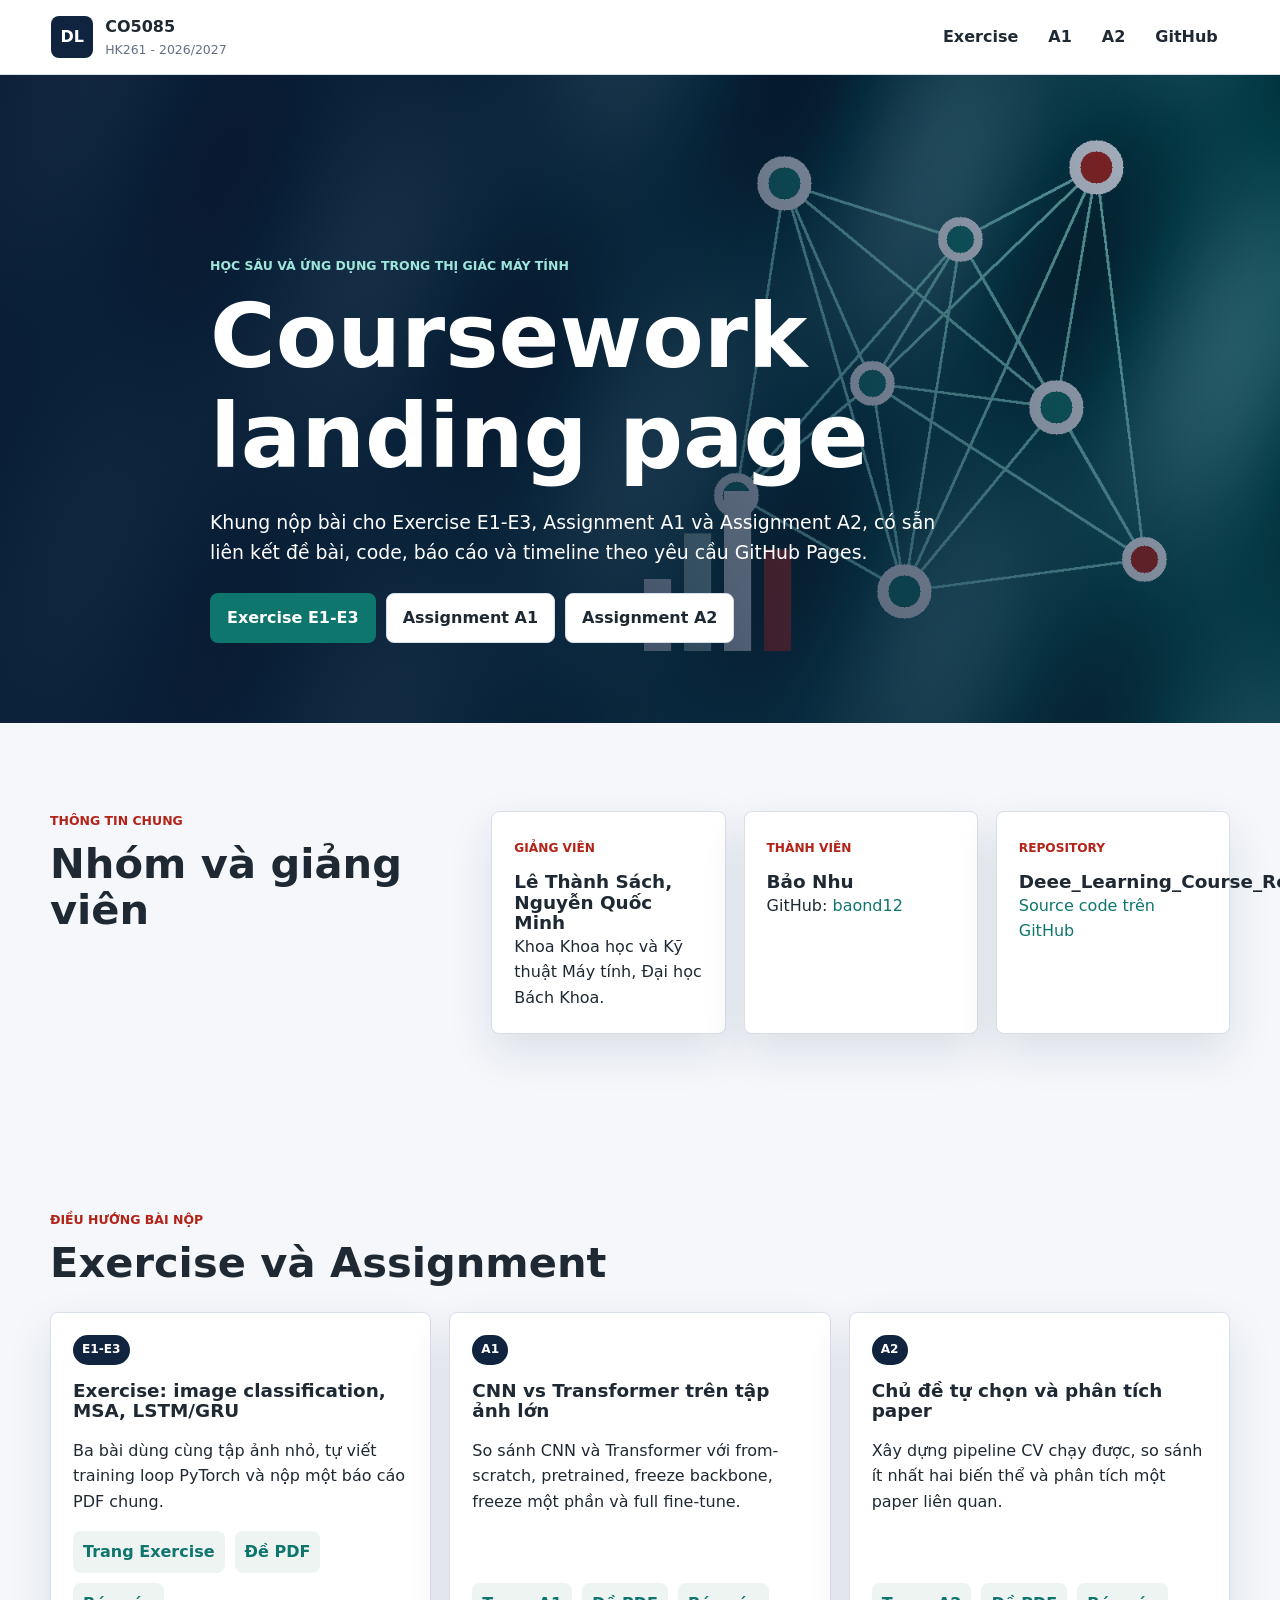
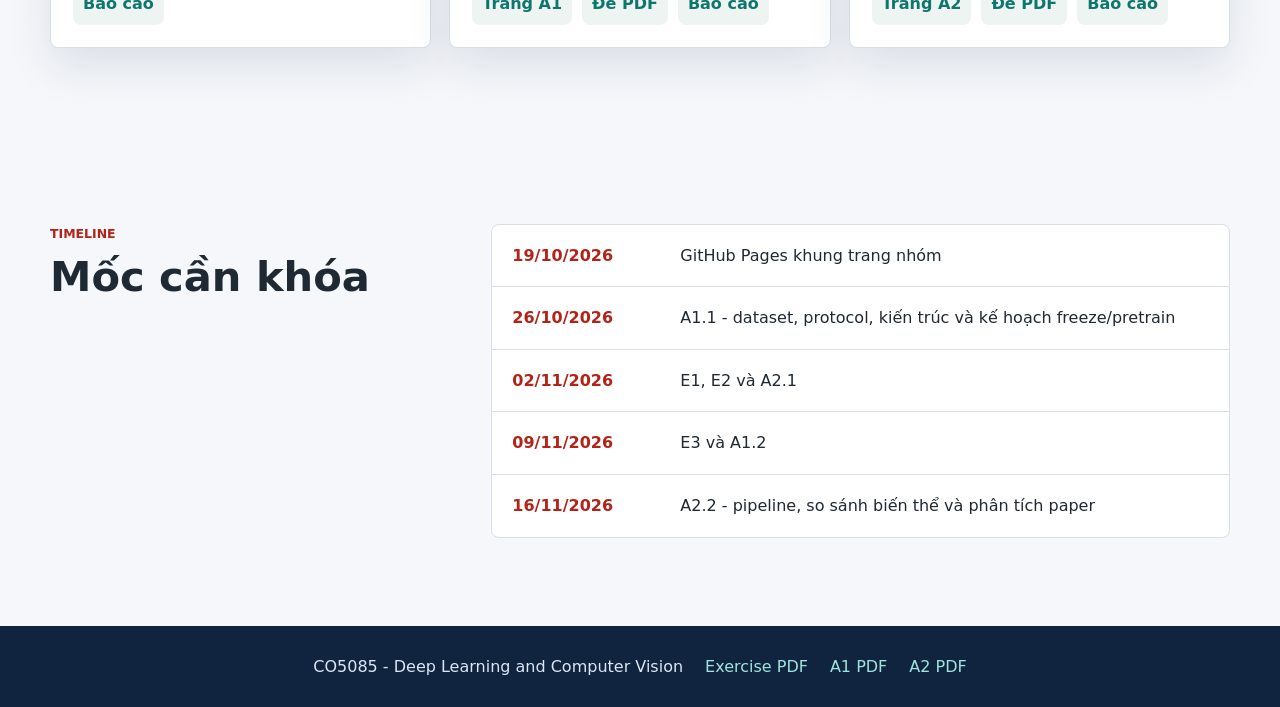
==== index.html @ 10798b80 "Create coursework landing page" ====
<!doctype html>
<html lang="vi">
  <head>
    <meta charset="utf-8" />
    <meta name="viewport" content="width=device-width, initial-scale=1" />
    <title>CO5085 - Deep Learning Coursework</title>
    <meta
      name="description"
      content="Landing page nhóm cho môn Học sâu và ứng dụng trong thị giác máy tính - CO5085."
    />
    <link rel="stylesheet" href="assets/css/styles.css" />
  </head>
  <body>
    <header class="site-header">
      <a class="brand" href="index.html" aria-label="Trang chủ CO5085">
        <span class="brand-mark">DL</span>
        <span>
          <strong>CO5085</strong>
          <small>HK261 - 2026/2027</small>
        </span>
      </a>
      <nav class="nav-links" aria-label="Điều hướng chính">
        <a href="pages/exercises.html">Exercise</a>
        <a href="pages/assignment1.html">A1</a>
        <a href="pages/assignment2.html">A2</a>
        <a href="https://github.com/baond12" target="_blank" rel="noreferrer">GitHub</a>
      </nav>
    </header>

    <main>
      <section class="hero hero-home" aria-labelledby="page-title">
        <div class="hero-shade"></div>
        <div class="hero-content">
          <p class="eyebrow">Học sâu và ứng dụng trong thị giác máy tính</p>
          <h1 id="page-title">Coursework landing page</h1>
          <p class="hero-copy">
            Khung nộp bài cho Exercise E1-E3, Assignment A1 và Assignment A2, có sẵn
            liên kết đề bài, code, báo cáo và timeline theo yêu cầu GitHub Pages.
          </p>
          <div class="hero-actions">
            <a class="button button-primary" href="pages/exercises.html">Exercise E1-E3</a>
            <a class="button button-secondary" href="pages/assignment1.html">Assignment A1</a>
            <a class="button button-secondary" href="pages/assignment2.html">Assignment A2</a>
          </div>
        </div>
      </section>

      <section class="section two-column">
        <div>
          <p class="section-kicker">Thông tin chung</p>
          <h2>Nhóm và giảng viên</h2>
        </div>
        <div class="info-grid">
          <article class="info-card">
            <span class="card-label">Giảng viên</span>
            <h3>Lê Thành Sách, Nguyễn Quốc Minh</h3>
            <p>Khoa Khoa học và Kỹ thuật Máy tính, Đại học Bách Khoa.</p>
          </article>
          <article class="info-card">
            <span class="card-label">Thành viên</span>
            <h3>Bảo Nhu</h3>
            <p>
              GitHub:
              <a href="https://github.com/baond12" target="_blank" rel="noreferrer">baond12</a>
            </p>
          </article>
          <article class="info-card">
            <span class="card-label">Repository</span>
            <h3>Deee_Learning_Course_Repo</h3>
            <p>
              <a
                href="https://github.com/baond12/Deee_Learning_Course_Repo"
                target="_blank"
                rel="noreferrer"
                >Source code trên GitHub</a
              >
            </p>
          </article>
        </div>
      </section>

      <section class="section">
        <div class="section-heading">
          <p class="section-kicker">Điều hướng bài nộp</p>
          <h2>Exercise và Assignment</h2>
        </div>
        <div class="submission-grid">
          <article class="submission-card">
            <span class="status-pill">E1-E3</span>
            <h3>Exercise: image classification, MSA, LSTM/GRU</h3>
            <p>
              Ba bài dùng cùng tập ảnh nhỏ, tự viết training loop PyTorch và nộp một báo
              cáo PDF chung.
            </p>
            <div class="card-actions">
              <a href="pages/exercises.html">Trang Exercise</a>
              <a href="Exercise/exercise-vne.pdf">Đề PDF</a>
              <a
                href="https://github.com/baond12/Deee_Learning_Course_Repo/blob/main/reports/exercises.pdf"
                target="_blank"
                rel="noreferrer"
                >Báo cáo</a
              >
            </div>
          </article>

          <article class="submission-card">
            <span class="status-pill">A1</span>
            <h3>CNN vs Transformer trên tập ảnh lớn</h3>
            <p>
              So sánh CNN và Transformer với from-scratch, pretrained, freeze backbone,
              freeze một phần và full fine-tune.
            </p>
            <div class="card-actions">
              <a href="pages/assignment1.html">Trang A1</a>
              <a href="Exercise/assignment1-vne.pdf">Đề PDF</a>
              <a
                href="https://github.com/baond12/Deee_Learning_Course_Repo/blob/main/reports/assignment1.pdf"
                target="_blank"
                rel="noreferrer"
                >Báo cáo</a
              >
            </div>
          </article>

          <article class="submission-card">
            <span class="status-pill">A2</span>
            <h3>Chủ đề tự chọn và phân tích paper</h3>
            <p>
              Xây dựng pipeline CV chạy được, so sánh ít nhất hai biến thể và phân tích
              một paper liên quan.
            </p>
            <div class="card-actions">
              <a href="pages/assignment2.html">Trang A2</a>
              <a href="Exercise/assignment2-vne.pdf">Đề PDF</a>
              <a
                href="https://github.com/baond12/Deee_Learning_Course_Repo/blob/main/reports/assignment2.pdf"
                target="_blank"
                rel="noreferrer"
                >Báo cáo</a
              >
            </div>
          </article>
        </div>
      </section>

      <section class="section two-column">
        <div>
          <p class="section-kicker">Timeline</p>
          <h2>Mốc cần khóa</h2>
        </div>
        <div class="timeline">
          <div class="timeline-row">
            <time datetime="2026-10-19">19/10/2026</time>
            <span>GitHub Pages khung trang nhóm</span>
          </div>
          <div class="timeline-row">
            <time datetime="2026-10-26">26/10/2026</time>
            <span>A1.1 - dataset, protocol, kiến trúc và kế hoạch freeze/pretrain</span>
          </div>
          <div class="timeline-row">
            <time datetime="2026-11-02">02/11/2026</time>
            <span>E1, E2 và A2.1</span>
          </div>
          <div class="timeline-row">
            <time datetime="2026-11-09">09/11/2026</time>
            <span>E3 và A1.2</span>
          </div>
          <div class="timeline-row">
            <time datetime="2026-11-16">16/11/2026</time>
            <span>A2.2 - pipeline, so sánh biến thể và phân tích paper</span>
          </div>
        </div>
      </section>
    </main>

    <footer class="site-footer">
      <span>CO5085 - Deep Learning and Computer Vision</span>
      <a href="Exercise/exercise-vne.pdf">Exercise PDF</a>
      <a href="Exercise/assignment1-vne.pdf">A1 PDF</a>
      <a href="Exercise/assignment2-vne.pdf">A2 PDF</a>
    </footer>
  </body>
</html>
---- assets/css/styles.css ----
:root {
  --ink: #1f2933;
  --muted: #667085;
  --line: #d7dee8;
  --paper: #ffffff;
  --surface: #f5f7fb;
  --deep: #10233f;
  --teal: #0f766e;
  --red: #b42318;
  --amber: #b7791f;
  --blue: #1d4ed8;
  --shadow: 0 18px 45px rgba(16, 35, 63, 0.11);
}

* {
  box-sizing: border-box;
}

body {
  margin: 0;
  color: var(--ink);
  background: var(--surface);
  font-family: Inter, ui-sans-serif, system-ui, -apple-system, BlinkMacSystemFont, "Segoe UI",
    sans-serif;
  line-height: 1.6;
}

a {
  color: var(--teal);
  text-decoration: none;
}

a:hover {
  color: var(--red);
}

.site-header {
  position: sticky;
  top: 0;
  z-index: 10;
  display: flex;
  align-items: center;
  justify-content: space-between;
  gap: 24px;
  padding: 14px clamp(18px, 4vw, 56px);
  background: rgba(255, 255, 255, 0.92);
  border-bottom: 1px solid var(--line);
  backdrop-filter: blur(14px);
}

.brand {
  display: inline-flex;
  align-items: center;
  gap: 12px;
  color: var(--ink);
}

.brand-mark {
  display: grid;
  width: 42px;
  height: 42px;
  place-items: center;
  border-radius: 8px;
  color: #ffffff;
  background: var(--deep);
  font-weight: 800;
  letter-spacing: 0;
}

.brand strong,
.brand small {
  display: block;
}

.brand small {
  color: var(--muted);
  font-size: 0.78rem;
}

.nav-links {
  display: flex;
  flex-wrap: wrap;
  gap: 8px;
  justify-content: flex-end;
}

.nav-links a {
  padding: 8px 11px;
  border-radius: 8px;
  color: var(--ink);
  font-weight: 650;
}

.nav-links a:hover {
  background: #e9eef5;
}

.hero {
  position: relative;
  display: grid;
  min-height: 72vh;
  align-items: end;
  overflow: hidden;
  background-position: center;
  background-size: cover;
}

.hero-home {
  background-image: url("../img/course-roadmap.png");
}

.hero-shade {
  position: absolute;
  inset: 0;
  background:
    linear-gradient(90deg, rgba(11, 31, 56, 0.88), rgba(11, 31, 56, 0.62) 52%, rgba(11, 31, 56, 0.22)),
    linear-gradient(0deg, rgba(11, 31, 56, 0.38), rgba(11, 31, 56, 0));
}

.hero-content {
  position: relative;
  width: min(860px, calc(100% - 36px));
  padding: 112px 0 80px;
  margin: 0 auto;
  color: #ffffff;
}

.eyebrow,
.section-kicker {
  margin: 0 0 10px;
  color: var(--red);
  font-size: 0.78rem;
  font-weight: 800;
  letter-spacing: 0;
  text-transform: uppercase;
}

.hero .eyebrow {
  color: #9ee6dc;
}

h1,
h2,
h3 {
  margin: 0;
  line-height: 1.12;
}

h1 {
  max-width: 760px;
  font-size: clamp(2.6rem, 7vw, 5.7rem);
  letter-spacing: 0;
}

h2 {
  font-size: clamp(1.7rem, 3.4vw, 2.6rem);
}

h3 {
  font-size: 1.15rem;
}

p {
  margin: 0;
}

.hero-copy,
.page-hero p {
  max-width: 760px;
  margin-top: 20px;
  font-size: clamp(1rem, 2vw, 1.18rem);
}

.hero-actions,
.card-actions {
  display: flex;
  flex-wrap: wrap;
  gap: 10px;
  margin-top: 26px;
}

.button,
.card-actions a,
.link-panel a {
  display: inline-flex;
  min-height: 42px;
  align-items: center;
  justify-content: center;
  border-radius: 8px;
  font-weight: 750;
}

.button {
  padding: 11px 16px;
  border: 1px solid transparent;
}

.button-primary {
  color: #ffffff;
  background: var(--teal);
}

.button-primary:hover {
  color: #ffffff;
  background: #0b5f59;
}

.button-secondary {
  color: var(--ink);
  background: #ffffff;
  border-color: var(--line);
}

.button-secondary:hover {
  color: var(--deep);
  background: #edf4f2;
}

.section {
  width: min(1180px, calc(100% - 36px));
  padding: clamp(54px, 8vw, 88px) 0;
  margin: 0 auto;
}

.section-heading {
  max-width: 760px;
  margin-bottom: 26px;
}

.two-column {
  display: grid;
  grid-template-columns: minmax(220px, 0.8fr) minmax(0, 1.6fr);
  gap: clamp(26px, 6vw, 72px);
  align-items: start;
}

.info-grid,
.submission-grid,
.work-grid,
.detail-grid,
.check-grid {
  display: grid;
  gap: 18px;
}

.info-grid {
  grid-template-columns: repeat(3, minmax(0, 1fr));
}

.submission-grid,
.work-grid,
.detail-grid {
  grid-template-columns: repeat(3, minmax(0, 1fr));
}

.info-card,
.submission-card,
.work-card,
.detail-card {
  min-width: 0;
  padding: 22px;
  border: 1px solid var(--line);
  border-radius: 8px;
  background: var(--paper);
  box-shadow: var(--shadow);
}

.submission-card,
.work-card,
.detail-card {
  display: flex;
  min-height: 260px;
  flex-direction: column;
  gap: 16px;
}

.card-label,
.status-pill {
  display: inline-flex;
  width: fit-content;
  align-items: center;
  border-radius: 999px;
  font-size: 0.76rem;
  font-weight: 800;
}

.card-label {
  margin-bottom: 14px;
  color: var(--red);
  text-transform: uppercase;
}

.status-pill {
  padding: 5px 9px;
  color: #ffffff;
  background: var(--deep);
}

.card-actions {
  margin-top: auto;
}

.card-actions a {
  padding: 8px 10px;
  background: #edf4f2;
}

.timeline {
  overflow: hidden;
  border: 1px solid var(--line);
  border-radius: 8px;
  background: var(--paper);
}

.timeline-row {
  display: grid;
  grid-template-columns: 150px minmax(0, 1fr);
  gap: 18px;
  padding: 18px 20px;
  border-bottom: 1px solid var(--line);
}

.timeline-row:last-child {
  border-bottom: 0;
}

.timeline-row time {
  color: var(--red);
  font-weight: 850;
}

.timeline-row span {
  min-width: 0;
}

.page-hero {
  width: min(1180px, calc(100% - 36px));
  padding: clamp(70px, 10vw, 120px) 0 42px;
  margin: 0 auto;
}

.page-hero h1 {
  color: var(--deep);
}

.clean-list {
  padding: 0;
  margin: 0;
  list-style: none;
}

.clean-list li {
  padding: 9px 0;
  border-top: 1px solid var(--line);
}

.link-panel {
  display: grid;
  grid-template-columns: repeat(2, minmax(0, 1fr));
  gap: 12px;
}

.link-panel a {
  padding: 14px 16px;
  color: var(--deep);
  background: #ffffff;
  border: 1px solid var(--line);
}

.link-panel a:hover {
  background: #edf4f2;
}

.check-grid {
  grid-template-columns: repeat(3, minmax(0, 1fr));
}

.check-grid span {
  min-height: 86px;
  padding: 18px;
  border: 1px solid var(--line);
  border-left: 5px solid var(--teal);
  border-radius: 8px;
  background: #ffffff;
  font-weight: 700;
}

.site-footer {
  display: flex;
  flex-wrap: wrap;
  gap: 12px 22px;
  justify-content: center;
  padding: 28px 18px;
  color: #dbe7f3;
  background: var(--deep);
}

.site-footer a {
  color: #9ee6dc;
}

@media (max-width: 920px) {
  .info-grid,
  .submission-grid,
  .work-grid,
  .detail-grid,
  .check-grid {
    grid-template-columns: 1fr 1fr;
  }

  .two-column {
    grid-template-columns: 1fr;
  }
}

@media (max-width: 680px) {
  .site-header {
    align-items: flex-start;
    flex-direction: column;
  }

  .nav-links {
    justify-content: flex-start;
  }

  .hero {
    min-height: 78vh;
  }

  .hero-content {
    padding: 92px 0 52px;
  }

  .info-grid,
  .submission-grid,
  .work-grid,
  .detail-grid,
  .check-grid,
  .link-panel {
    grid-template-columns: 1fr;
  }

  .timeline-row {
    grid-template-columns: 1fr;
    gap: 4px;
  }
}
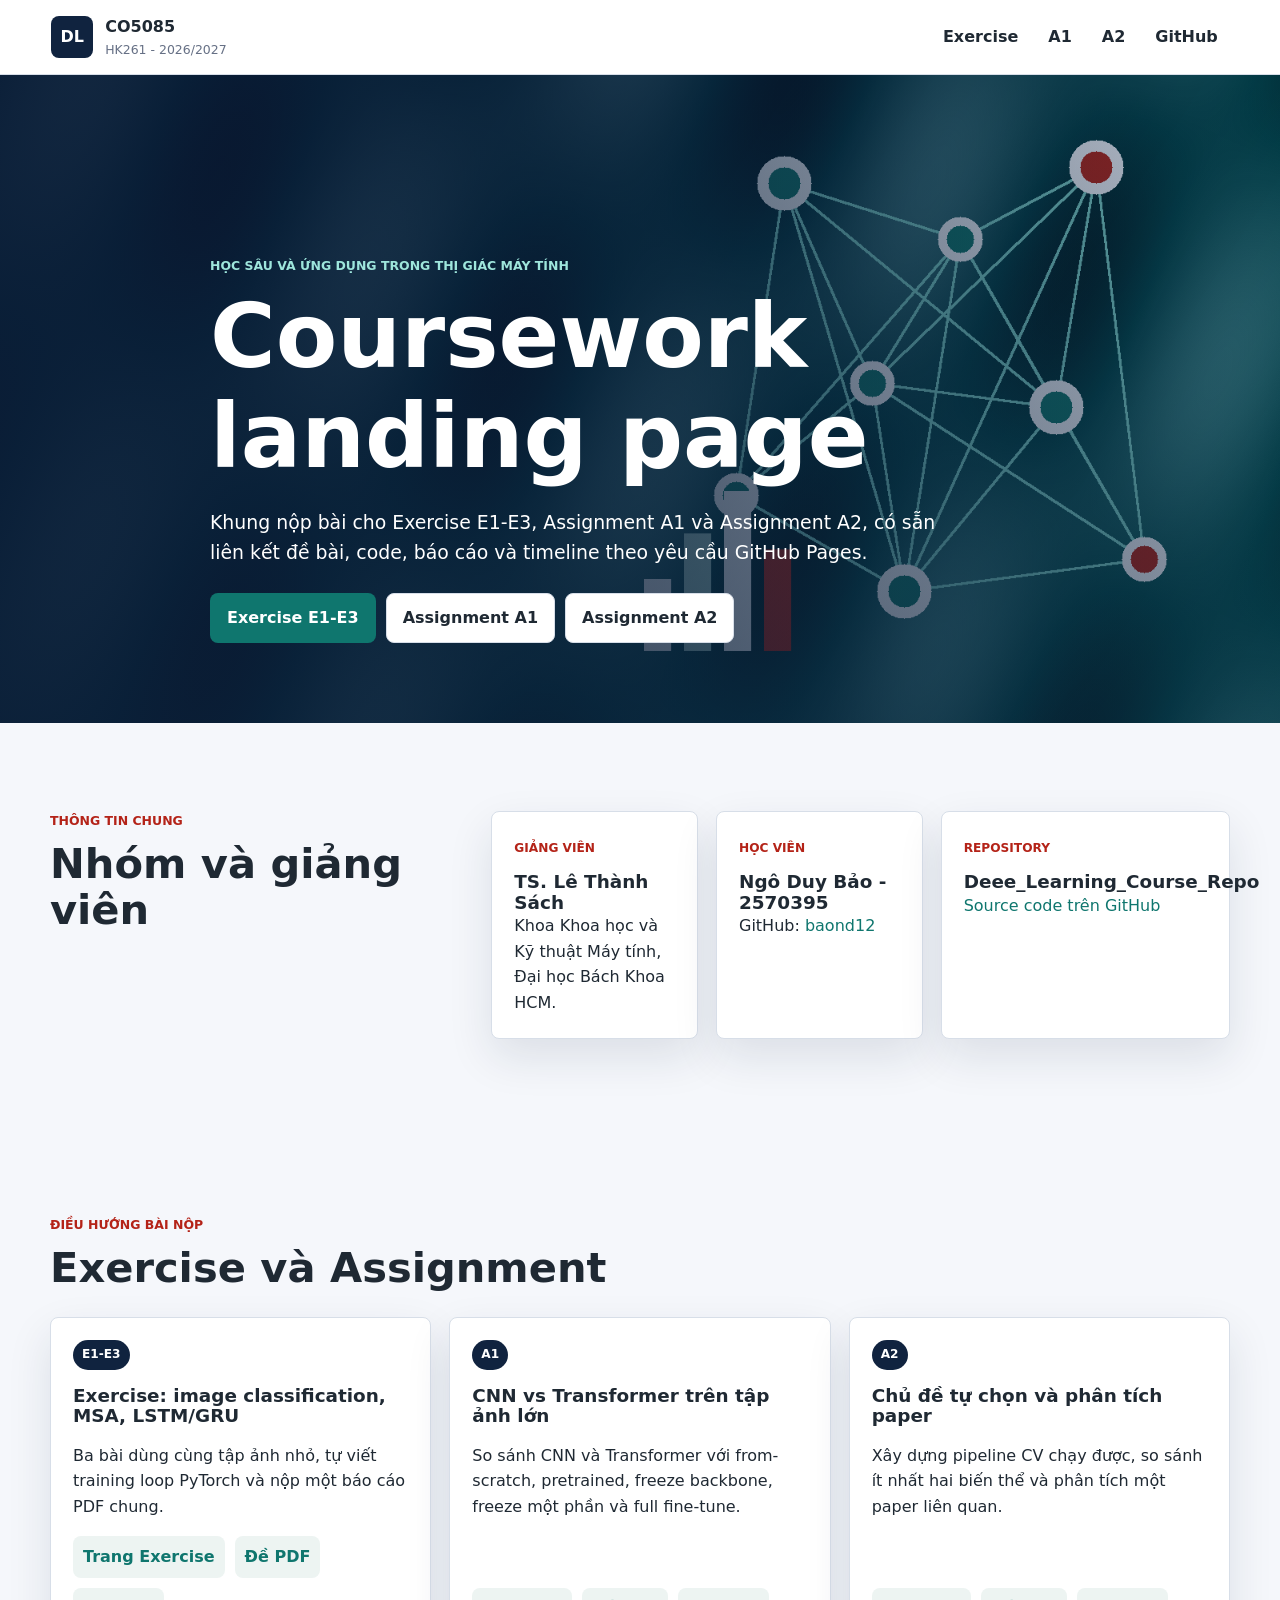
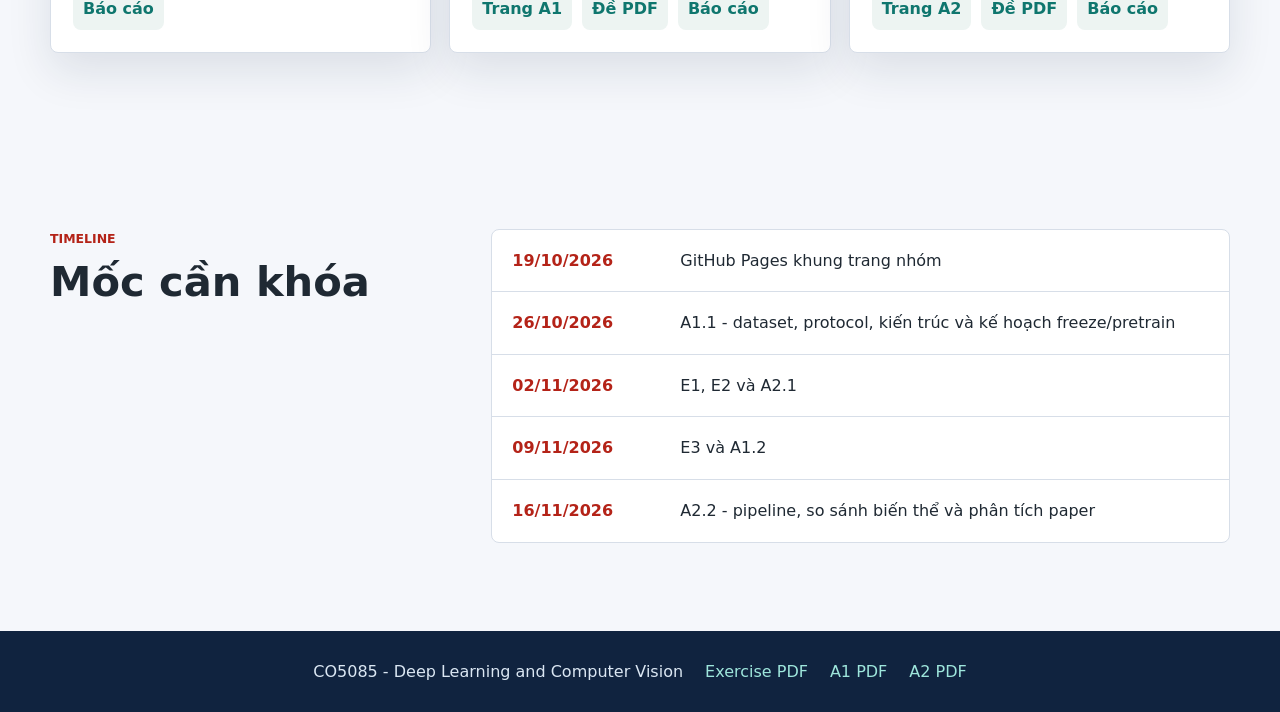
==== commit 1af876c7: "Update member information and info grid" ====
--- a/index.html
+++ b/index.html
@@ -53,12 +53,12 @@
         <div class="info-grid">
           <article class="info-card">
             <span class="card-label">Giảng viên</span>
-            <h3>Lê Thành Sách, Nguyễn Quốc Minh</h3>
-            <p>Khoa Khoa học và Kỹ thuật Máy tính, Đại học Bách Khoa.</p>
+            <h3>TS. Lê Thành Sách</h3>
+            <p>Khoa Khoa học và Kỹ thuật Máy tính, Đại học Bách Khoa HCM.</p>
           </article>
           <article class="info-card">
-            <span class="card-label">Thành viên</span>
-            <h3>Bảo Nhu</h3>
+            <span class="card-label">Học viên</span>
+            <h3>Ngô Duy Bảo - 2570395</h3>
             <p>
               GitHub:
               <a href="https://github.com/baond12" target="_blank" rel="noreferrer">baond12</a>
--- a/assets/css/styles.css
+++ b/assets/css/styles.css
@@ -244,7 +244,7 @@
 }
 
 .info-grid {
-  grid-template-columns: repeat(3, minmax(0, 1fr));
+  grid-template-columns: 1fr 1fr 1.4fr;
 }
 
 .submission-grid,
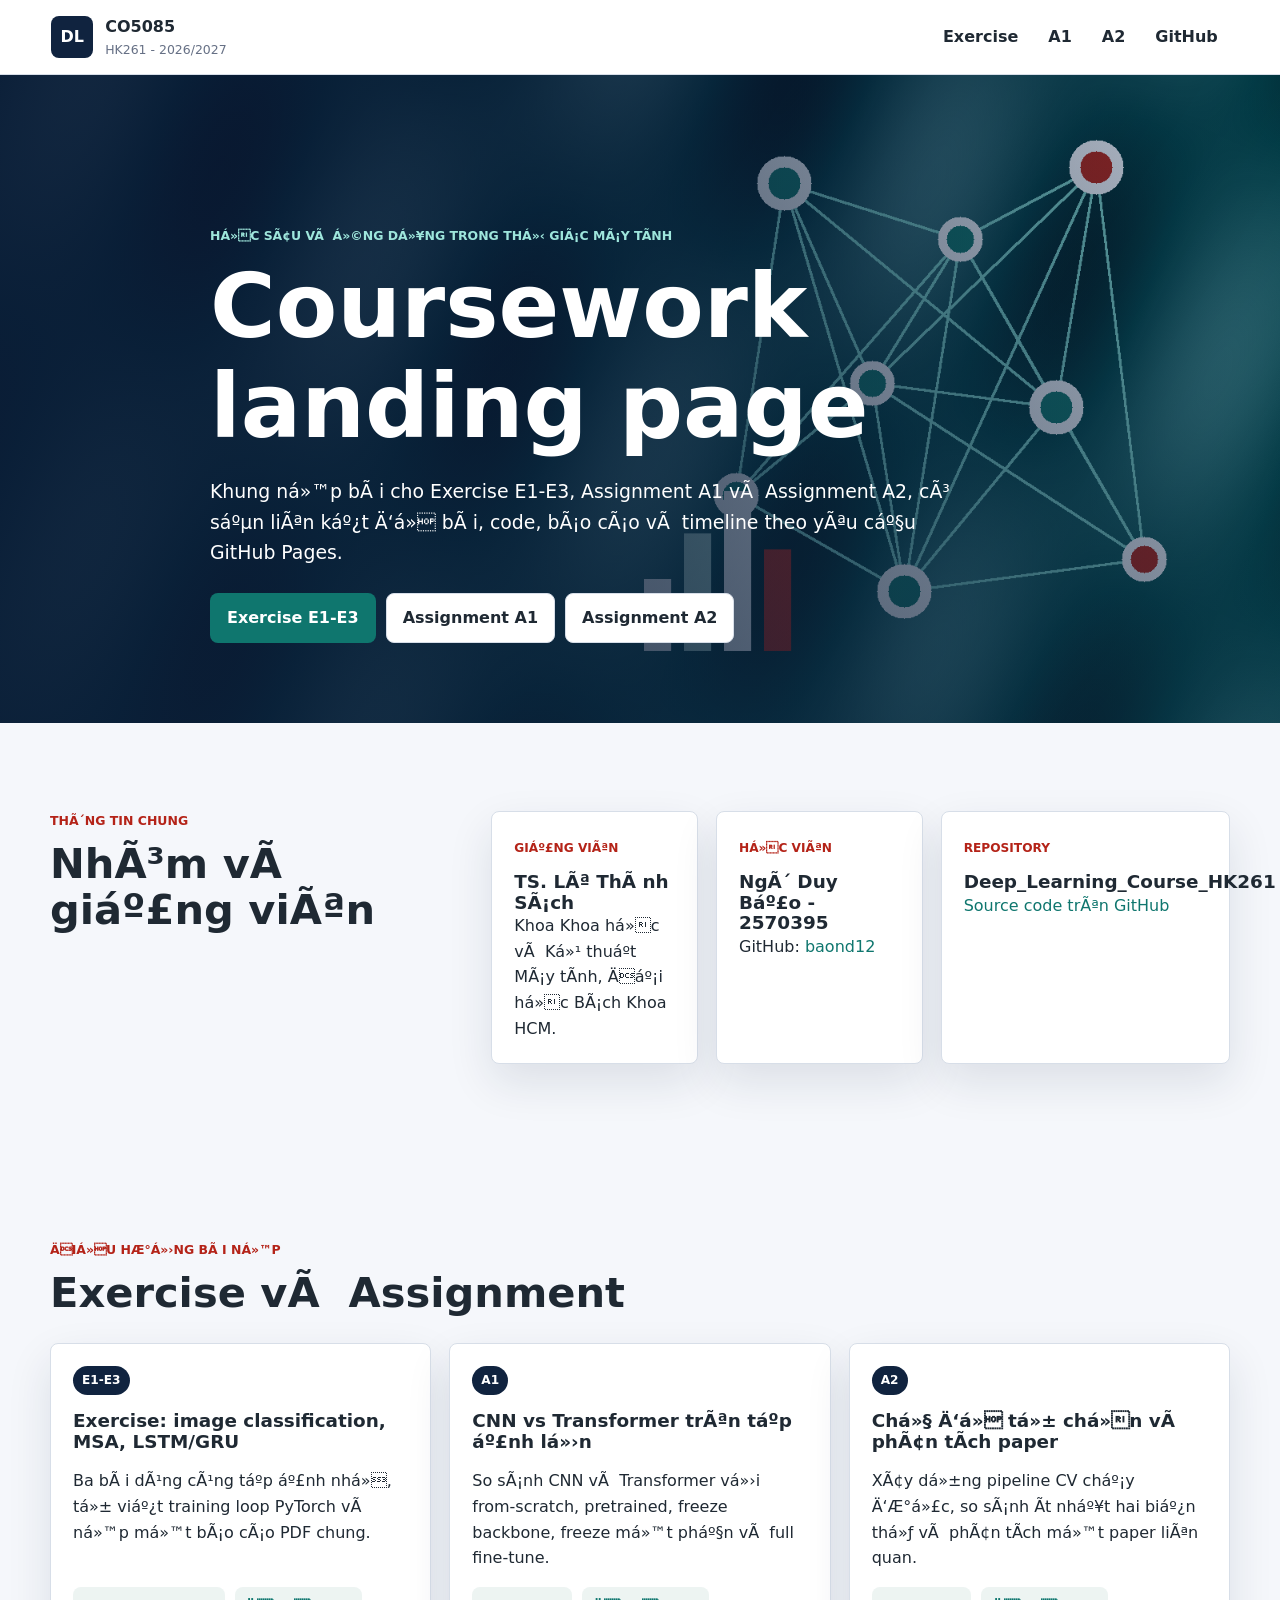
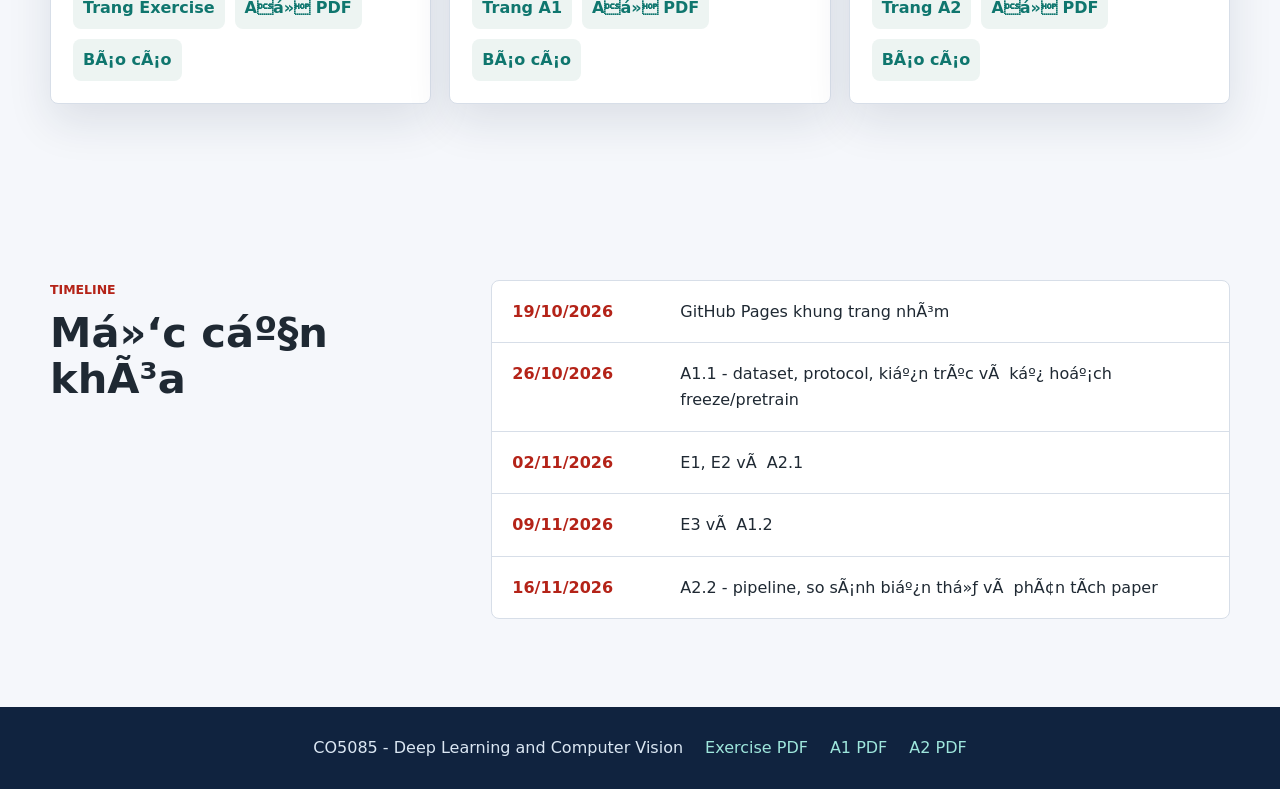
==== commit 917fa75c: "Update repository links after rename" ====
--- a/index.html
+++ b/index.html
@@ -1,4 +1,4 @@
-<!doctype html>
+﻿<!doctype html>
 <html lang="vi">
   <head>
     <meta charset="utf-8" />
@@ -6,20 +6,20 @@
     <title>CO5085 - Deep Learning Coursework</title>
     <meta
       name="description"
-      content="Landing page nhóm cho môn Học sâu và ứng dụng trong thị giác máy tính - CO5085."
+      content="Landing page nhÃ³m cho mÃ´n Há»c sÃ¢u vÃ  á»©ng dá»¥ng trong thá»‹ giÃ¡c mÃ¡y tÃ­nh - CO5085."
     />
     <link rel="stylesheet" href="assets/css/styles.css" />
   </head>
   <body>
     <header class="site-header">
-      <a class="brand" href="index.html" aria-label="Trang chủ CO5085">
+      <a class="brand" href="index.html" aria-label="Trang chá»§ CO5085">
         <span class="brand-mark">DL</span>
         <span>
           <strong>CO5085</strong>
           <small>HK261 - 2026/2027</small>
         </span>
       </a>
-      <nav class="nav-links" aria-label="Điều hướng chính">
+      <nav class="nav-links" aria-label="Äiá»u hÆ°á»›ng chÃ­nh">
         <a href="pages/exercises.html">Exercise</a>
         <a href="pages/assignment1.html">A1</a>
         <a href="pages/assignment2.html">A2</a>
@@ -31,11 +31,11 @@
       <section class="hero hero-home" aria-labelledby="page-title">
         <div class="hero-shade"></div>
         <div class="hero-content">
-          <p class="eyebrow">Học sâu và ứng dụng trong thị giác máy tính</p>
+          <p class="eyebrow">Há»c sÃ¢u vÃ  á»©ng dá»¥ng trong thá»‹ giÃ¡c mÃ¡y tÃ­nh</p>
           <h1 id="page-title">Coursework landing page</h1>
           <p class="hero-copy">
-            Khung nộp bài cho Exercise E1-E3, Assignment A1 và Assignment A2, có sẵn
-            liên kết đề bài, code, báo cáo và timeline theo yêu cầu GitHub Pages.
+            Khung ná»™p bÃ i cho Exercise E1-E3, Assignment A1 vÃ  Assignment A2, cÃ³ sáºµn
+            liÃªn káº¿t Ä‘á» bÃ i, code, bÃ¡o cÃ¡o vÃ  timeline theo yÃªu cáº§u GitHub Pages.
           </p>
           <div class="hero-actions">
             <a class="button button-primary" href="pages/exercises.html">Exercise E1-E3</a>
@@ -47,18 +47,18 @@
 
       <section class="section two-column">
         <div>
-          <p class="section-kicker">Thông tin chung</p>
-          <h2>Nhóm và giảng viên</h2>
+          <p class="section-kicker">ThÃ´ng tin chung</p>
+          <h2>NhÃ³m vÃ  giáº£ng viÃªn</h2>
         </div>
         <div class="info-grid">
           <article class="info-card">
-            <span class="card-label">Giảng viên</span>
-            <h3>TS. Lê Thành Sách</h3>
-            <p>Khoa Khoa học và Kỹ thuật Máy tính, Đại học Bách Khoa HCM.</p>
+            <span class="card-label">Giáº£ng viÃªn</span>
+            <h3>TS. LÃª ThÃ nh SÃ¡ch</h3>
+            <p>Khoa Khoa há»c vÃ  Ká»¹ thuáº­t MÃ¡y tÃ­nh, Äáº¡i há»c BÃ¡ch Khoa HCM.</p>
           </article>
           <article class="info-card">
-            <span class="card-label">Học viên</span>
-            <h3>Ngô Duy Bảo - 2570395</h3>
+            <span class="card-label">Há»c viÃªn</span>
+            <h3>NgÃ´ Duy Báº£o - 2570395</h3>
             <p>
               GitHub:
               <a href="https://github.com/baond12" target="_blank" rel="noreferrer">baond12</a>
@@ -66,13 +66,13 @@
           </article>
           <article class="info-card">
             <span class="card-label">Repository</span>
-            <h3>Deee_Learning_Course_Repo</h3>
+            <h3>Deep_Learning_Course_HK261</h3>
             <p>
               <a
-                href="https://github.com/baond12/Deee_Learning_Course_Repo"
+                href="https://github.com/baond12/Deep_Learning_Course_HK261"
                 target="_blank"
                 rel="noreferrer"
-                >Source code trên GitHub</a
+                >Source code trÃªn GitHub</a
               >
             </p>
           </article>
@@ -81,63 +81,63 @@
 
       <section class="section">
         <div class="section-heading">
-          <p class="section-kicker">Điều hướng bài nộp</p>
-          <h2>Exercise và Assignment</h2>
+          <p class="section-kicker">Äiá»u hÆ°á»›ng bÃ i ná»™p</p>
+          <h2>Exercise vÃ  Assignment</h2>
         </div>
         <div class="submission-grid">
           <article class="submission-card">
             <span class="status-pill">E1-E3</span>
             <h3>Exercise: image classification, MSA, LSTM/GRU</h3>
             <p>
-              Ba bài dùng cùng tập ảnh nhỏ, tự viết training loop PyTorch và nộp một báo
-              cáo PDF chung.
+              Ba bÃ i dÃ¹ng cÃ¹ng táº­p áº£nh nhá», tá»± viáº¿t training loop PyTorch vÃ  ná»™p má»™t bÃ¡o
+              cÃ¡o PDF chung.
             </p>
             <div class="card-actions">
               <a href="pages/exercises.html">Trang Exercise</a>
-              <a href="Exercise/exercise-vne.pdf">Đề PDF</a>
+              <a href="Exercise/exercise-vne.pdf">Äá» PDF</a>
               <a
-                href="https://github.com/baond12/Deee_Learning_Course_Repo/blob/main/reports/exercises.pdf"
+                href="https://github.com/baond12/Deep_Learning_Course_HK261/blob/main/reports/exercises.pdf"
                 target="_blank"
                 rel="noreferrer"
-                >Báo cáo</a
+                >BÃ¡o cÃ¡o</a
               >
             </div>
           </article>
 
           <article class="submission-card">
             <span class="status-pill">A1</span>
-            <h3>CNN vs Transformer trên tập ảnh lớn</h3>
+            <h3>CNN vs Transformer trÃªn táº­p áº£nh lá»›n</h3>
             <p>
-              So sánh CNN và Transformer với from-scratch, pretrained, freeze backbone,
-              freeze một phần và full fine-tune.
+              So sÃ¡nh CNN vÃ  Transformer vá»›i from-scratch, pretrained, freeze backbone,
+              freeze má»™t pháº§n vÃ  full fine-tune.
             </p>
             <div class="card-actions">
               <a href="pages/assignment1.html">Trang A1</a>
-              <a href="Exercise/assignment1-vne.pdf">Đề PDF</a>
+              <a href="Exercise/assignment1-vne.pdf">Äá» PDF</a>
               <a
-                href="https://github.com/baond12/Deee_Learning_Course_Repo/blob/main/reports/assignment1.pdf"
+                href="https://github.com/baond12/Deep_Learning_Course_HK261/blob/main/reports/assignment1.pdf"
                 target="_blank"
                 rel="noreferrer"
-                >Báo cáo</a
+                >BÃ¡o cÃ¡o</a
               >
             </div>
           </article>
 
           <article class="submission-card">
             <span class="status-pill">A2</span>
-            <h3>Chủ đề tự chọn và phân tích paper</h3>
+            <h3>Chá»§ Ä‘á» tá»± chá»n vÃ  phÃ¢n tÃ­ch paper</h3>
             <p>
-              Xây dựng pipeline CV chạy được, so sánh ít nhất hai biến thể và phân tích
-              một paper liên quan.
+              XÃ¢y dá»±ng pipeline CV cháº¡y Ä‘Æ°á»£c, so sÃ¡nh Ã­t nháº¥t hai biáº¿n thá»ƒ vÃ  phÃ¢n tÃ­ch
+              má»™t paper liÃªn quan.
             </p>
             <div class="card-actions">
               <a href="pages/assignment2.html">Trang A2</a>
-              <a href="Exercise/assignment2-vne.pdf">Đề PDF</a>
+              <a href="Exercise/assignment2-vne.pdf">Äá» PDF</a>
               <a
-                href="https://github.com/baond12/Deee_Learning_Course_Repo/blob/main/reports/assignment2.pdf"
+                href="https://github.com/baond12/Deep_Learning_Course_HK261/blob/main/reports/assignment2.pdf"
                 target="_blank"
                 rel="noreferrer"
-                >Báo cáo</a
+                >BÃ¡o cÃ¡o</a
               >
             </div>
           </article>
@@ -147,28 +147,28 @@
       <section class="section two-column">
         <div>
           <p class="section-kicker">Timeline</p>
-          <h2>Mốc cần khóa</h2>
+          <h2>Má»‘c cáº§n khÃ³a</h2>
         </div>
         <div class="timeline">
           <div class="timeline-row">
             <time datetime="2026-10-19">19/10/2026</time>
-            <span>GitHub Pages khung trang nhóm</span>
+            <span>GitHub Pages khung trang nhÃ³m</span>
           </div>
           <div class="timeline-row">
             <time datetime="2026-10-26">26/10/2026</time>
-            <span>A1.1 - dataset, protocol, kiến trúc và kế hoạch freeze/pretrain</span>
+            <span>A1.1 - dataset, protocol, kiáº¿n trÃºc vÃ  káº¿ hoáº¡ch freeze/pretrain</span>
           </div>
           <div class="timeline-row">
             <time datetime="2026-11-02">02/11/2026</time>
-            <span>E1, E2 và A2.1</span>
+            <span>E1, E2 vÃ  A2.1</span>
           </div>
           <div class="timeline-row">
             <time datetime="2026-11-09">09/11/2026</time>
-            <span>E3 và A1.2</span>
+            <span>E3 vÃ  A1.2</span>
           </div>
           <div class="timeline-row">
             <time datetime="2026-11-16">16/11/2026</time>
-            <span>A2.2 - pipeline, so sánh biến thể và phân tích paper</span>
+            <span>A2.2 - pipeline, so sÃ¡nh biáº¿n thá»ƒ vÃ  phÃ¢n tÃ­ch paper</span>
           </div>
         </div>
       </section>
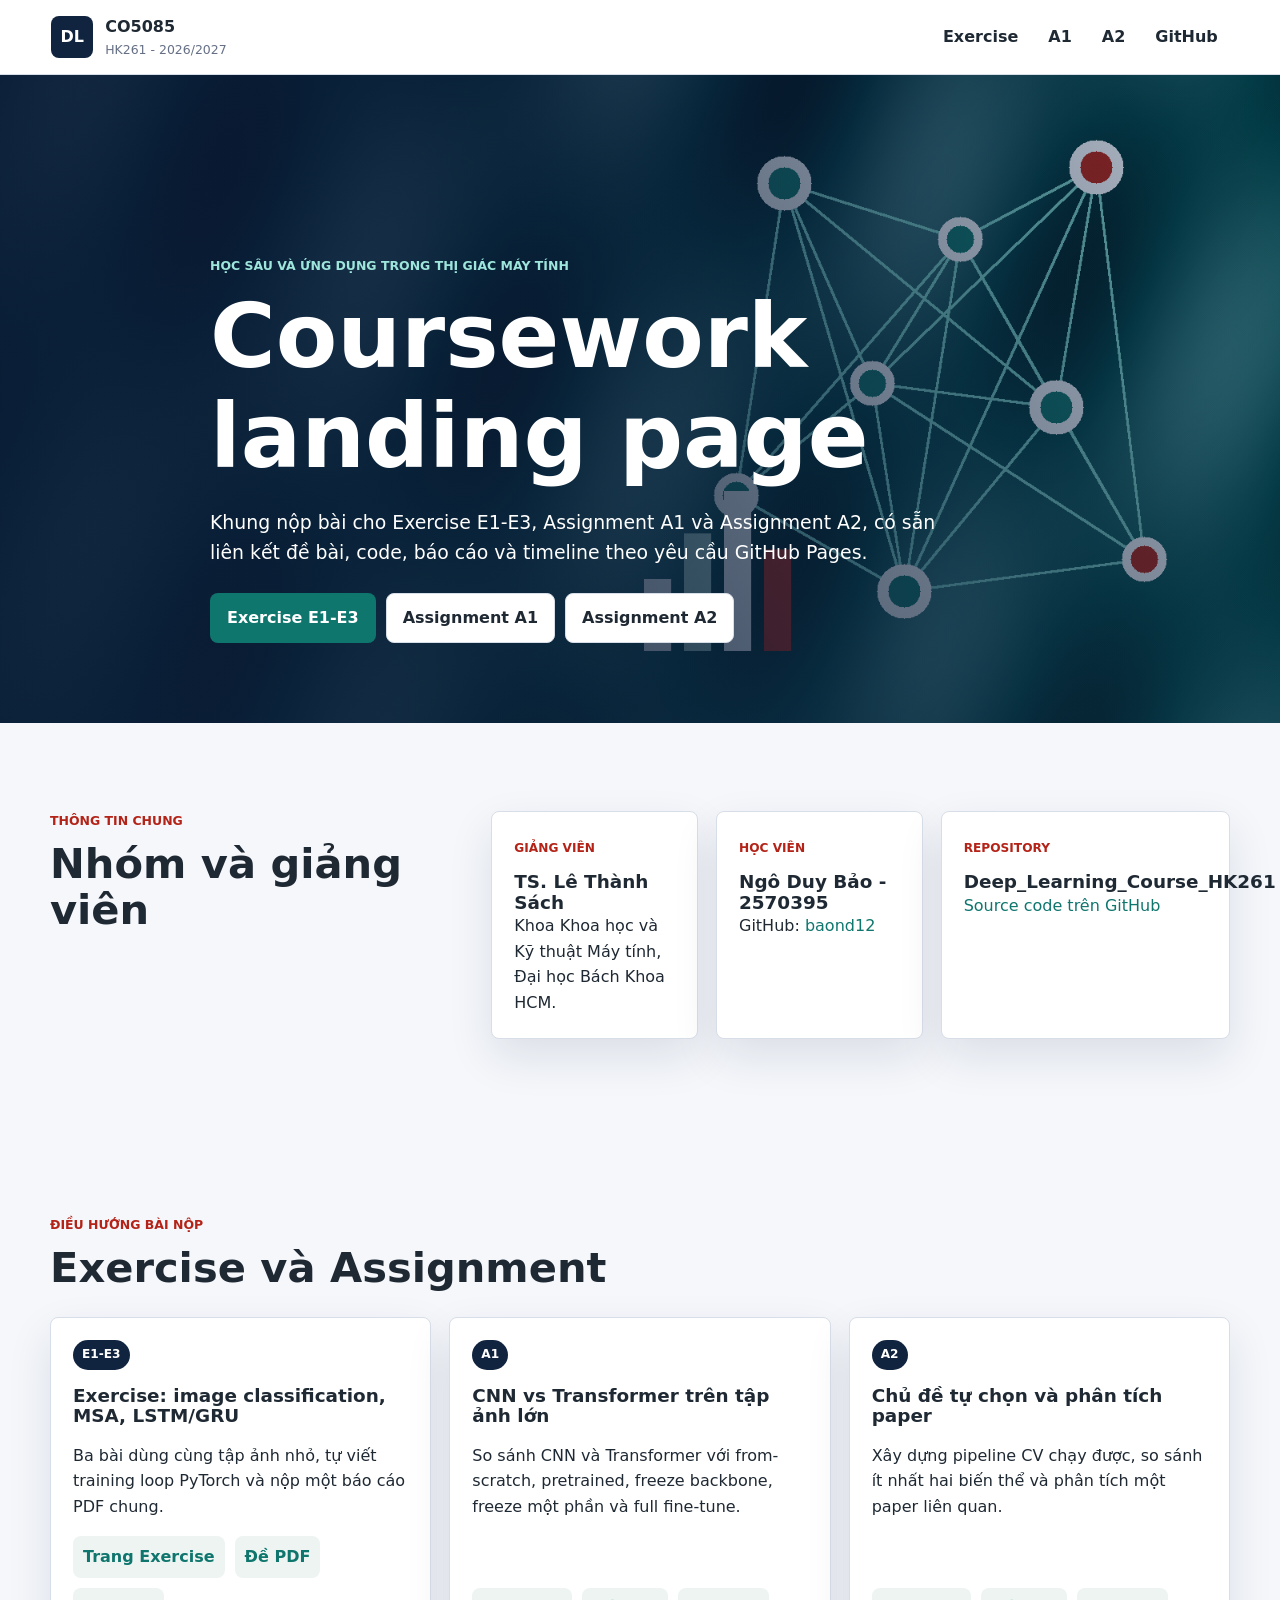
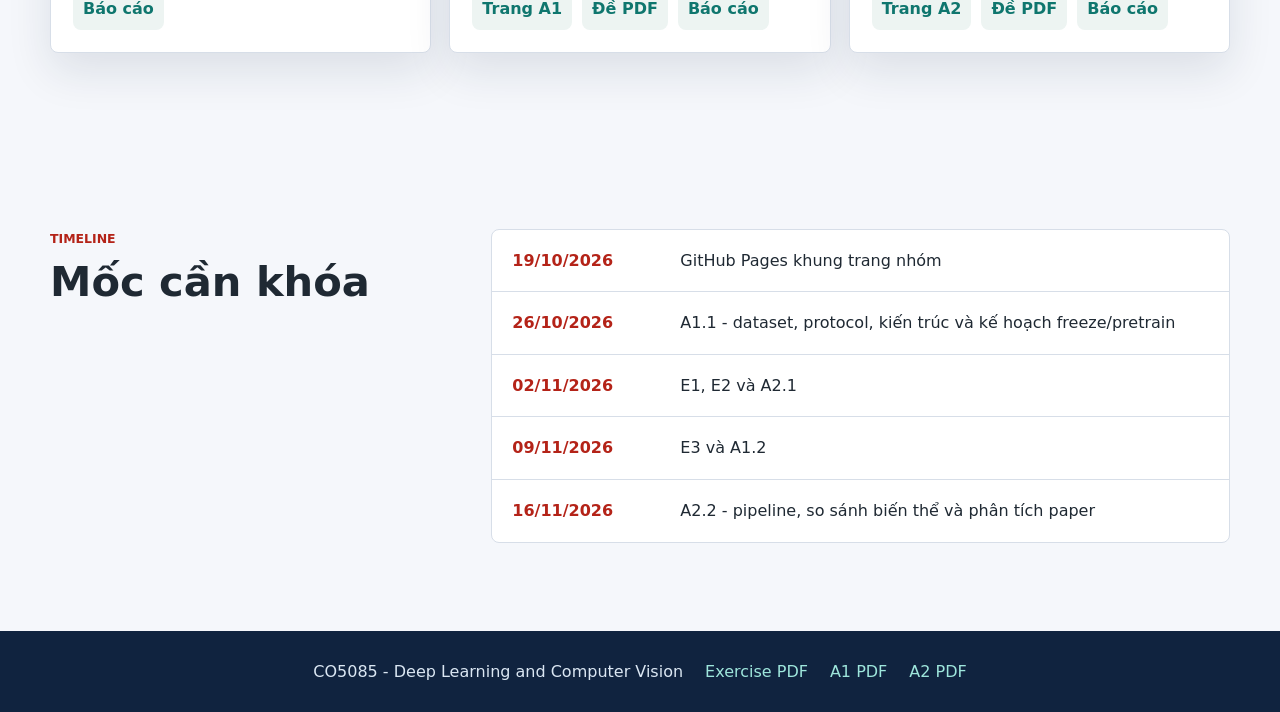
==== commit 00aebfce: "Fix Vietnamese text encoding" ====
--- a/index.html
+++ b/index.html
@@ -1,4 +1,4 @@
-﻿<!doctype html>
+<!doctype html>
 <html lang="vi">
   <head>
     <meta charset="utf-8" />
@@ -6,20 +6,20 @@
     <title>CO5085 - Deep Learning Coursework</title>
     <meta
       name="description"
-      content="Landing page nhÃ³m cho mÃ´n Há»c sÃ¢u vÃ  á»©ng dá»¥ng trong thá»‹ giÃ¡c mÃ¡y tÃ­nh - CO5085."
+      content="Landing page nhóm cho môn Học sâu và ứng dụng trong thị giác máy tính - CO5085."
     />
     <link rel="stylesheet" href="assets/css/styles.css" />
   </head>
   <body>
     <header class="site-header">
-      <a class="brand" href="index.html" aria-label="Trang chá»§ CO5085">
+      <a class="brand" href="index.html" aria-label="Trang chủ CO5085">
         <span class="brand-mark">DL</span>
         <span>
           <strong>CO5085</strong>
           <small>HK261 - 2026/2027</small>
         </span>
       </a>
-      <nav class="nav-links" aria-label="Äiá»u hÆ°á»›ng chÃ­nh">
+      <nav class="nav-links" aria-label="Điều hướng chính">
         <a href="pages/exercises.html">Exercise</a>
         <a href="pages/assignment1.html">A1</a>
         <a href="pages/assignment2.html">A2</a>
@@ -31,11 +31,11 @@
       <section class="hero hero-home" aria-labelledby="page-title">
         <div class="hero-shade"></div>
         <div class="hero-content">
-          <p class="eyebrow">Há»c sÃ¢u vÃ  á»©ng dá»¥ng trong thá»‹ giÃ¡c mÃ¡y tÃ­nh</p>
+          <p class="eyebrow">Học sâu và ứng dụng trong thị giác máy tính</p>
           <h1 id="page-title">Coursework landing page</h1>
           <p class="hero-copy">
-            Khung ná»™p bÃ i cho Exercise E1-E3, Assignment A1 vÃ  Assignment A2, cÃ³ sáºµn
-            liÃªn káº¿t Ä‘á» bÃ i, code, bÃ¡o cÃ¡o vÃ  timeline theo yÃªu cáº§u GitHub Pages.
+            Khung nộp bài cho Exercise E1-E3, Assignment A1 và Assignment A2, có sẵn
+            liên kết đề bài, code, báo cáo và timeline theo yêu cầu GitHub Pages.
           </p>
           <div class="hero-actions">
             <a class="button button-primary" href="pages/exercises.html">Exercise E1-E3</a>
@@ -47,18 +47,18 @@
 
       <section class="section two-column">
         <div>
-          <p class="section-kicker">ThÃ´ng tin chung</p>
-          <h2>NhÃ³m vÃ  giáº£ng viÃªn</h2>
+          <p class="section-kicker">Thông tin chung</p>
+          <h2>Nhóm và giảng viên</h2>
         </div>
         <div class="info-grid">
           <article class="info-card">
-            <span class="card-label">Giáº£ng viÃªn</span>
-            <h3>TS. LÃª ThÃ nh SÃ¡ch</h3>
-            <p>Khoa Khoa há»c vÃ  Ká»¹ thuáº­t MÃ¡y tÃ­nh, Äáº¡i há»c BÃ¡ch Khoa HCM.</p>
+            <span class="card-label">Giảng viên</span>
+            <h3>TS. Lê Thành Sách</h3>
+            <p>Khoa Khoa học và Kỹ thuật Máy tính, Đại học Bách Khoa HCM.</p>
           </article>
           <article class="info-card">
-            <span class="card-label">Há»c viÃªn</span>
-            <h3>NgÃ´ Duy Báº£o - 2570395</h3>
+            <span class="card-label">Học viên</span>
+            <h3>Ngô Duy Bảo - 2570395</h3>
             <p>
               GitHub:
               <a href="https://github.com/baond12" target="_blank" rel="noreferrer">baond12</a>
@@ -72,7 +72,7 @@
                 href="https://github.com/baond12/Deep_Learning_Course_HK261"
                 target="_blank"
                 rel="noreferrer"
-                >Source code trÃªn GitHub</a
+                >Source code trên GitHub</a
               >
             </p>
           </article>
@@ -81,63 +81,63 @@
 
       <section class="section">
         <div class="section-heading">
-          <p class="section-kicker">Äiá»u hÆ°á»›ng bÃ i ná»™p</p>
-          <h2>Exercise vÃ  Assignment</h2>
+          <p class="section-kicker">Điều hướng bài nộp</p>
+          <h2>Exercise và Assignment</h2>
         </div>
         <div class="submission-grid">
           <article class="submission-card">
             <span class="status-pill">E1-E3</span>
             <h3>Exercise: image classification, MSA, LSTM/GRU</h3>
             <p>
-              Ba bÃ i dÃ¹ng cÃ¹ng táº­p áº£nh nhá», tá»± viáº¿t training loop PyTorch vÃ  ná»™p má»™t bÃ¡o
-              cÃ¡o PDF chung.
+              Ba bài dùng cùng tập ảnh nhỏ, tự viết training loop PyTorch và nộp một báo
+              cáo PDF chung.
             </p>
             <div class="card-actions">
               <a href="pages/exercises.html">Trang Exercise</a>
-              <a href="Exercise/exercise-vne.pdf">Äá» PDF</a>
+              <a href="Exercise/exercise-vne.pdf">Đề PDF</a>
               <a
                 href="https://github.com/baond12/Deep_Learning_Course_HK261/blob/main/reports/exercises.pdf"
                 target="_blank"
                 rel="noreferrer"
-                >BÃ¡o cÃ¡o</a
+                >Báo cáo</a
               >
             </div>
           </article>
 
           <article class="submission-card">
             <span class="status-pill">A1</span>
-            <h3>CNN vs Transformer trÃªn táº­p áº£nh lá»›n</h3>
+            <h3>CNN vs Transformer trên tập ảnh lớn</h3>
             <p>
-              So sÃ¡nh CNN vÃ  Transformer vá»›i from-scratch, pretrained, freeze backbone,
-              freeze má»™t pháº§n vÃ  full fine-tune.
+              So sánh CNN và Transformer với from-scratch, pretrained, freeze backbone,
+              freeze một phần và full fine-tune.
             </p>
             <div class="card-actions">
               <a href="pages/assignment1.html">Trang A1</a>
-              <a href="Exercise/assignment1-vne.pdf">Äá» PDF</a>
+              <a href="Exercise/assignment1-vne.pdf">Đề PDF</a>
               <a
                 href="https://github.com/baond12/Deep_Learning_Course_HK261/blob/main/reports/assignment1.pdf"
                 target="_blank"
                 rel="noreferrer"
-                >BÃ¡o cÃ¡o</a
+                >Báo cáo</a
               >
             </div>
           </article>
 
           <article class="submission-card">
             <span class="status-pill">A2</span>
-            <h3>Chá»§ Ä‘á» tá»± chá»n vÃ  phÃ¢n tÃ­ch paper</h3>
+            <h3>Chủ đề tự chọn và phân tích paper</h3>
             <p>
-              XÃ¢y dá»±ng pipeline CV cháº¡y Ä‘Æ°á»£c, so sÃ¡nh Ã­t nháº¥t hai biáº¿n thá»ƒ vÃ  phÃ¢n tÃ­ch
-              má»™t paper liÃªn quan.
+              Xây dựng pipeline CV chạy được, so sánh ít nhất hai biến thể và phân tích
+              một paper liên quan.
             </p>
             <div class="card-actions">
               <a href="pages/assignment2.html">Trang A2</a>
-              <a href="Exercise/assignment2-vne.pdf">Äá» PDF</a>
+              <a href="Exercise/assignment2-vne.pdf">Đề PDF</a>
               <a
                 href="https://github.com/baond12/Deep_Learning_Course_HK261/blob/main/reports/assignment2.pdf"
                 target="_blank"
                 rel="noreferrer"
-                >BÃ¡o cÃ¡o</a
+                >Báo cáo</a
               >
             </div>
           </article>
@@ -147,28 +147,28 @@
       <section class="section two-column">
         <div>
           <p class="section-kicker">Timeline</p>
-          <h2>Má»‘c cáº§n khÃ³a</h2>
+          <h2>Mốc cần khóa</h2>
         </div>
         <div class="timeline">
           <div class="timeline-row">
             <time datetime="2026-10-19">19/10/2026</time>
-            <span>GitHub Pages khung trang nhÃ³m</span>
+            <span>GitHub Pages khung trang nhóm</span>
           </div>
           <div class="timeline-row">
             <time datetime="2026-10-26">26/10/2026</time>
-            <span>A1.1 - dataset, protocol, kiáº¿n trÃºc vÃ  káº¿ hoáº¡ch freeze/pretrain</span>
+            <span>A1.1 - dataset, protocol, kiến trúc và kế hoạch freeze/pretrain</span>
           </div>
           <div class="timeline-row">
             <time datetime="2026-11-02">02/11/2026</time>
-            <span>E1, E2 vÃ  A2.1</span>
+            <span>E1, E2 và A2.1</span>
           </div>
           <div class="timeline-row">
             <time datetime="2026-11-09">09/11/2026</time>
-            <span>E3 vÃ  A1.2</span>
+            <span>E3 và A1.2</span>
           </div>
           <div class="timeline-row">
             <time datetime="2026-11-16">16/11/2026</time>
-            <span>A2.2 - pipeline, so sÃ¡nh biáº¿n thá»ƒ vÃ  phÃ¢n tÃ­ch paper</span>
+            <span>A2.2 - pipeline, so sánh biến thể và phân tích paper</span>
           </div>
         </div>
       </section>
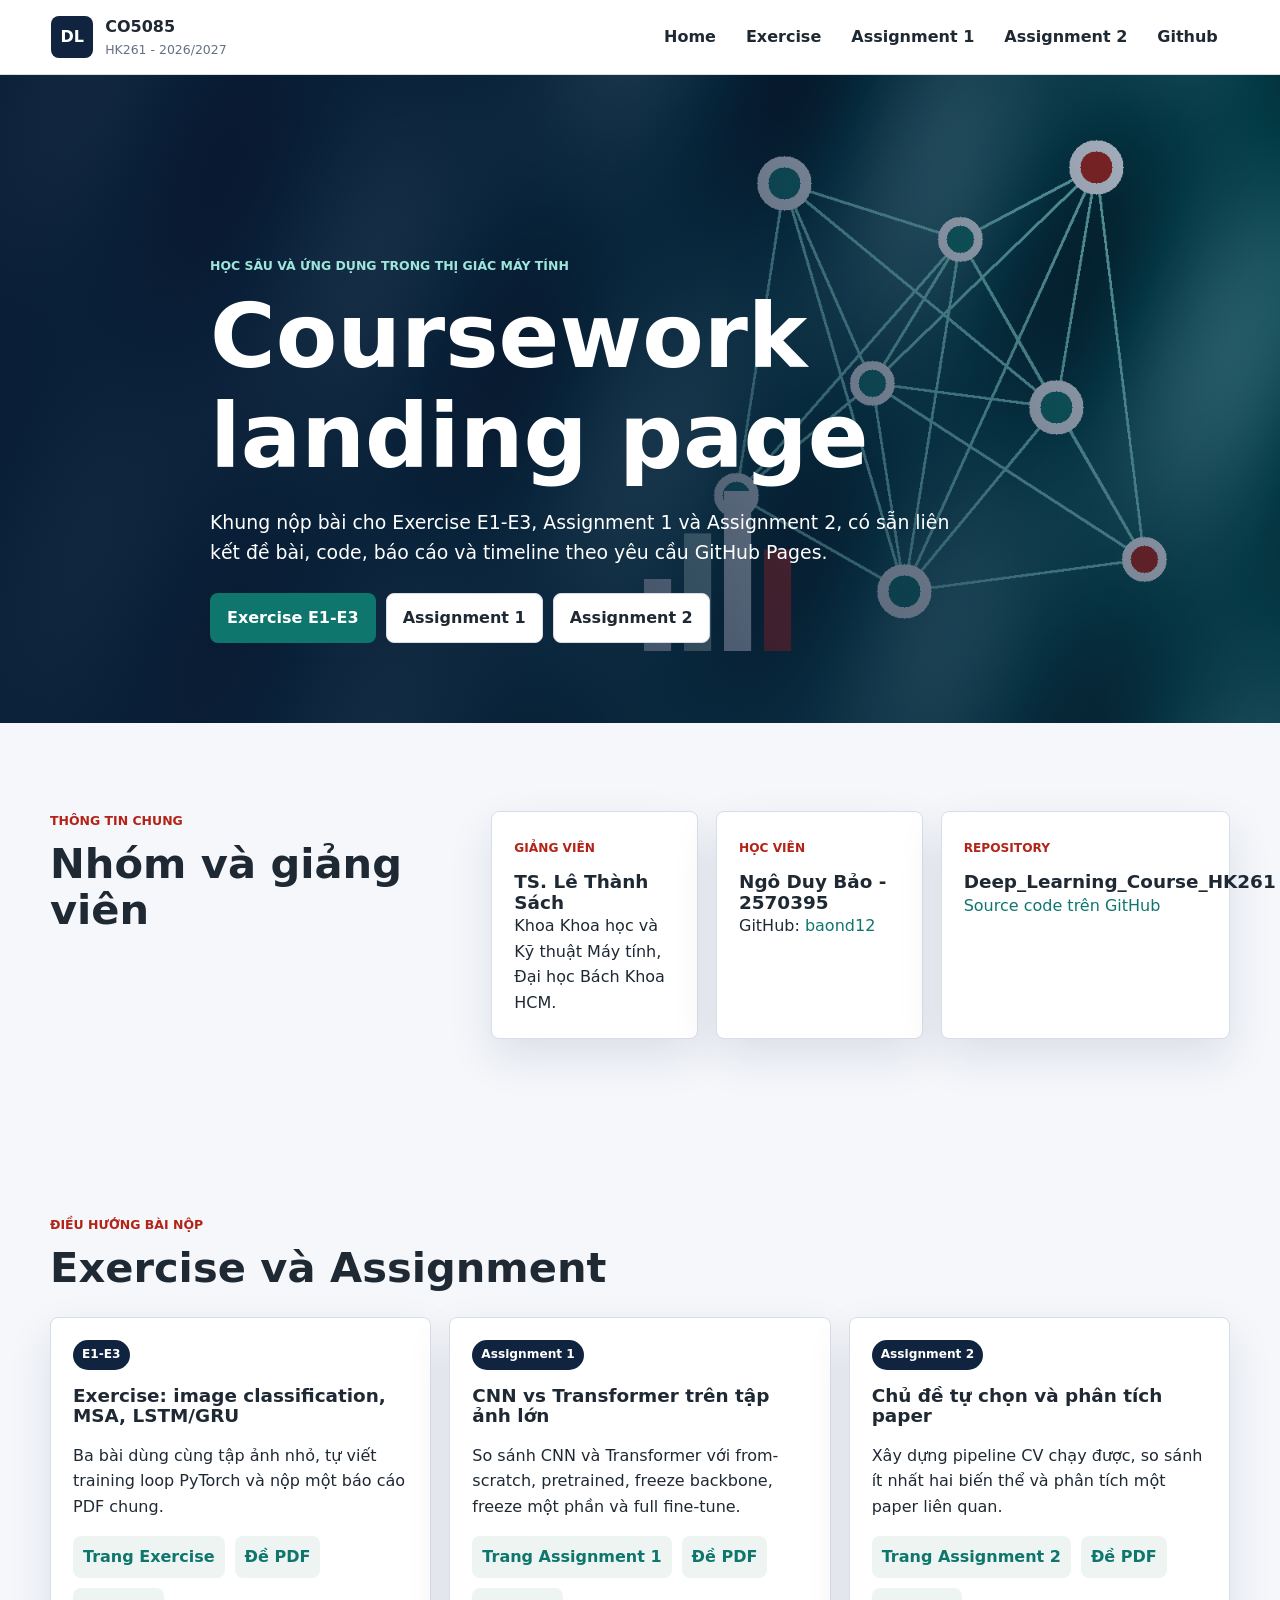
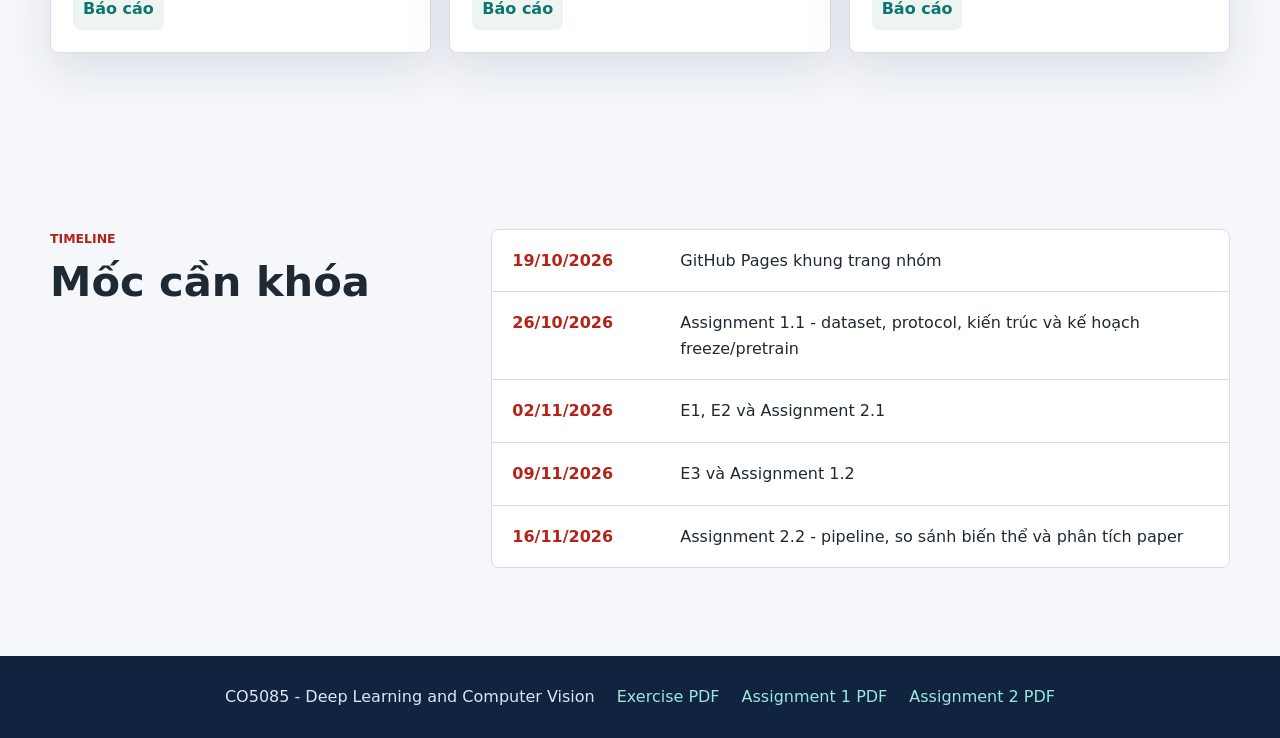
==== commit 8539acaa: "Standardize site navigation labels" ====
--- a/index.html
+++ b/index.html
@@ -20,10 +20,11 @@
         </span>
       </a>
       <nav class="nav-links" aria-label="Điều hướng chính">
+        <a href="index.html">Home</a>
         <a href="pages/exercises.html">Exercise</a>
-        <a href="pages/assignment1.html">A1</a>
-        <a href="pages/assignment2.html">A2</a>
-        <a href="https://github.com/baond12" target="_blank" rel="noreferrer">GitHub</a>
+        <a href="pages/assignment1.html">Assignment 1</a>
+        <a href="pages/assignment2.html">Assignment 2</a>
+        <a href="https://github.com/baond12/Deep_Learning_Course_HK261" target="_blank" rel="noreferrer">Github</a>
       </nav>
     </header>
 
@@ -34,13 +35,13 @@
           <p class="eyebrow">Học sâu và ứng dụng trong thị giác máy tính</p>
           <h1 id="page-title">Coursework landing page</h1>
           <p class="hero-copy">
-            Khung nộp bài cho Exercise E1-E3, Assignment A1 và Assignment A2, có sẵn
+            Khung nộp bài cho Exercise E1-E3, Assignment 1 và Assignment 2, có sẵn
             liên kết đề bài, code, báo cáo và timeline theo yêu cầu GitHub Pages.
           </p>
           <div class="hero-actions">
             <a class="button button-primary" href="pages/exercises.html">Exercise E1-E3</a>
-            <a class="button button-secondary" href="pages/assignment1.html">Assignment A1</a>
-            <a class="button button-secondary" href="pages/assignment2.html">Assignment A2</a>
+            <a class="button button-secondary" href="pages/assignment1.html">Assignment 1</a>
+            <a class="button button-secondary" href="pages/assignment2.html">Assignment 2</a>
           </div>
         </div>
       </section>
@@ -105,14 +106,14 @@
           </article>
 
           <article class="submission-card">
-            <span class="status-pill">A1</span>
+            <span class="status-pill">Assignment 1</span>
             <h3>CNN vs Transformer trên tập ảnh lớn</h3>
             <p>
               So sánh CNN và Transformer với from-scratch, pretrained, freeze backbone,
               freeze một phần và full fine-tune.
             </p>
             <div class="card-actions">
-              <a href="pages/assignment1.html">Trang A1</a>
+              <a href="pages/assignment1.html">Trang Assignment 1</a>
               <a href="Exercise/assignment1-vne.pdf">Đề PDF</a>
               <a
                 href="https://github.com/baond12/Deep_Learning_Course_HK261/blob/main/reports/assignment1.pdf"
@@ -124,14 +125,14 @@
           </article>
 
           <article class="submission-card">
-            <span class="status-pill">A2</span>
+            <span class="status-pill">Assignment 2</span>
             <h3>Chủ đề tự chọn và phân tích paper</h3>
             <p>
               Xây dựng pipeline CV chạy được, so sánh ít nhất hai biến thể và phân tích
               một paper liên quan.
             </p>
             <div class="card-actions">
-              <a href="pages/assignment2.html">Trang A2</a>
+              <a href="pages/assignment2.html">Trang Assignment 2</a>
               <a href="Exercise/assignment2-vne.pdf">Đề PDF</a>
               <a
                 href="https://github.com/baond12/Deep_Learning_Course_HK261/blob/main/reports/assignment2.pdf"
@@ -156,19 +157,19 @@
           </div>
           <div class="timeline-row">
             <time datetime="2026-10-26">26/10/2026</time>
-            <span>A1.1 - dataset, protocol, kiến trúc và kế hoạch freeze/pretrain</span>
+            <span>Assignment 1.1 - dataset, protocol, kiến trúc và kế hoạch freeze/pretrain</span>
           </div>
           <div class="timeline-row">
             <time datetime="2026-11-02">02/11/2026</time>
-            <span>E1, E2 và A2.1</span>
+            <span>E1, E2 và Assignment 2.1</span>
           </div>
           <div class="timeline-row">
             <time datetime="2026-11-09">09/11/2026</time>
-            <span>E3 và A1.2</span>
+            <span>E3 và Assignment 1.2</span>
           </div>
           <div class="timeline-row">
             <time datetime="2026-11-16">16/11/2026</time>
-            <span>A2.2 - pipeline, so sánh biến thể và phân tích paper</span>
+            <span>Assignment 2.2 - pipeline, so sánh biến thể và phân tích paper</span>
           </div>
         </div>
       </section>
@@ -177,8 +178,8 @@
     <footer class="site-footer">
       <span>CO5085 - Deep Learning and Computer Vision</span>
       <a href="Exercise/exercise-vne.pdf">Exercise PDF</a>
-      <a href="Exercise/assignment1-vne.pdf">A1 PDF</a>
-      <a href="Exercise/assignment2-vne.pdf">A2 PDF</a>
+      <a href="Exercise/assignment1-vne.pdf">Assignment 1 PDF</a>
+      <a href="Exercise/assignment2-vne.pdf">Assignment 2 PDF</a>
     </footer>
   </body>
 </html>
--- a/assets/css/styles.css
+++ b/assets/css/styles.css
@@ -89,6 +89,7 @@
   border-radius: 8px;
   color: var(--ink);
   font-weight: 650;
+  white-space: nowrap;
 }
 
 .nav-links a:hover {
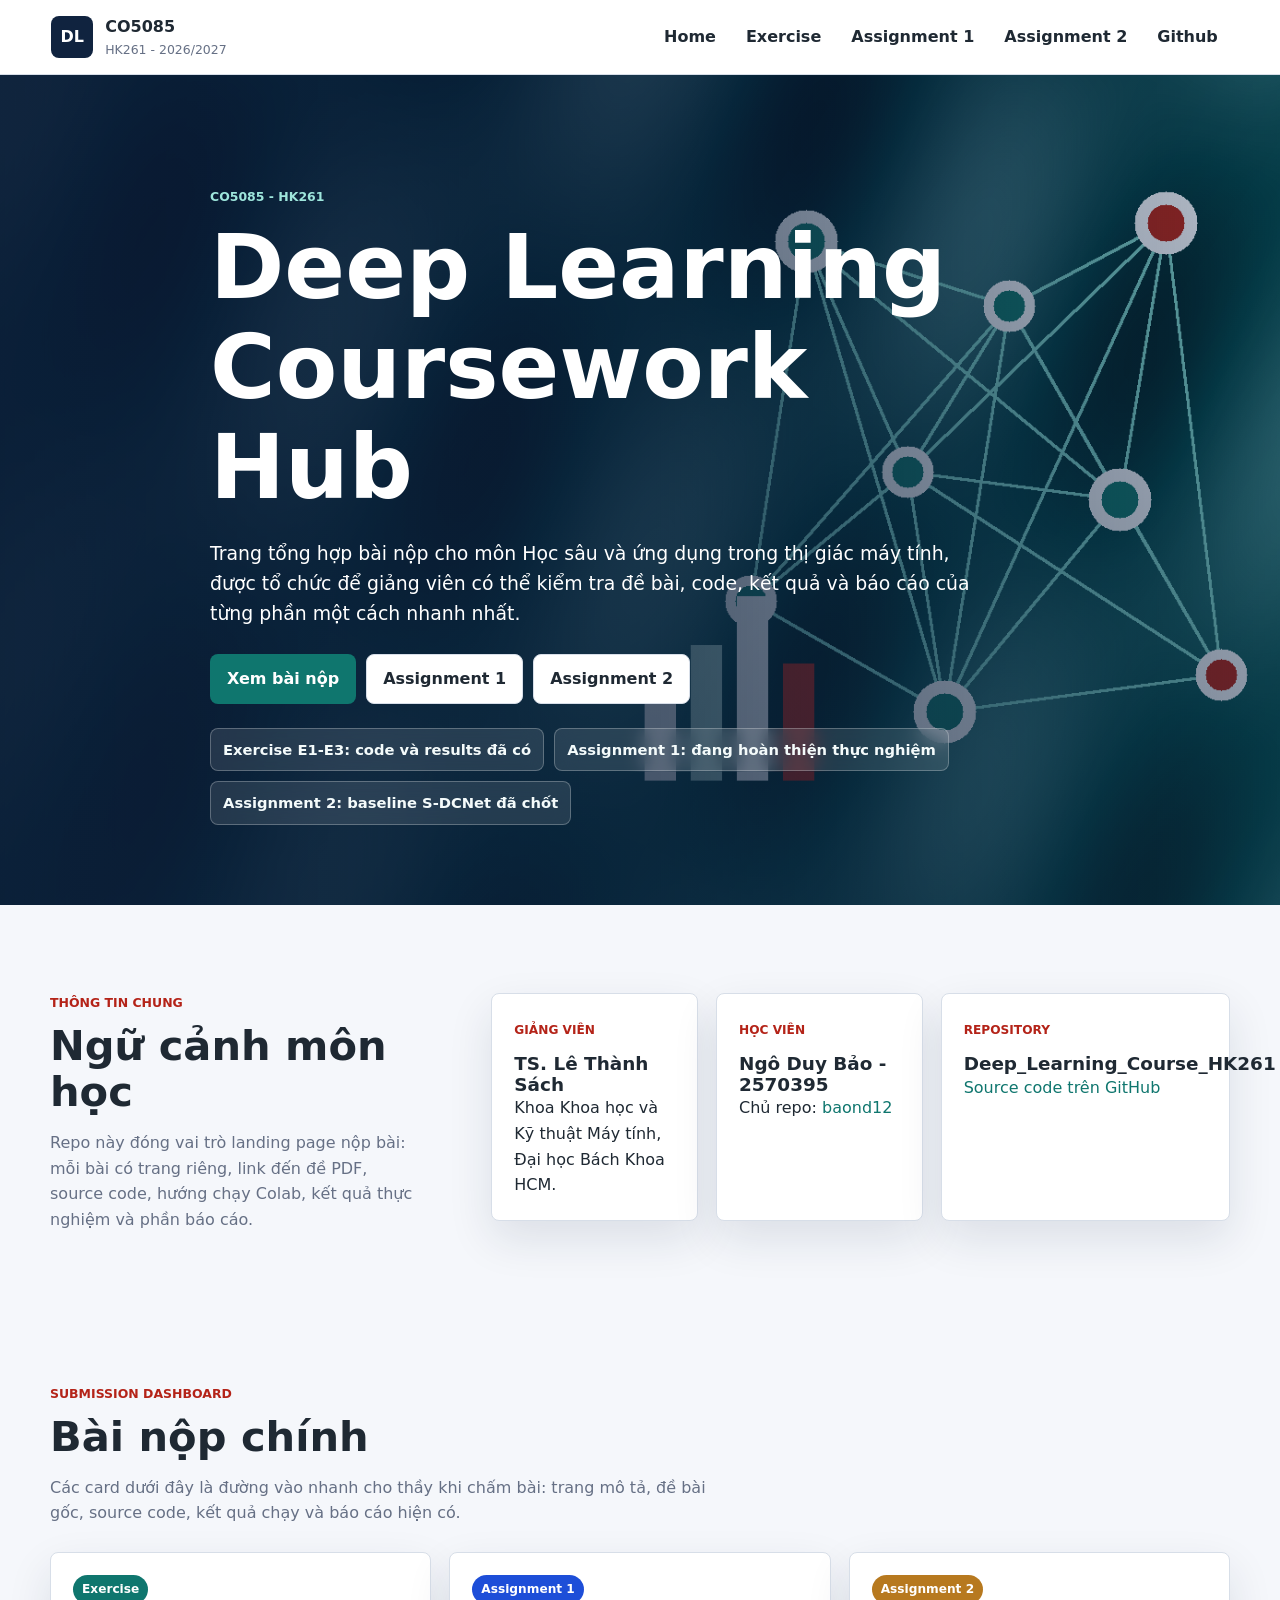
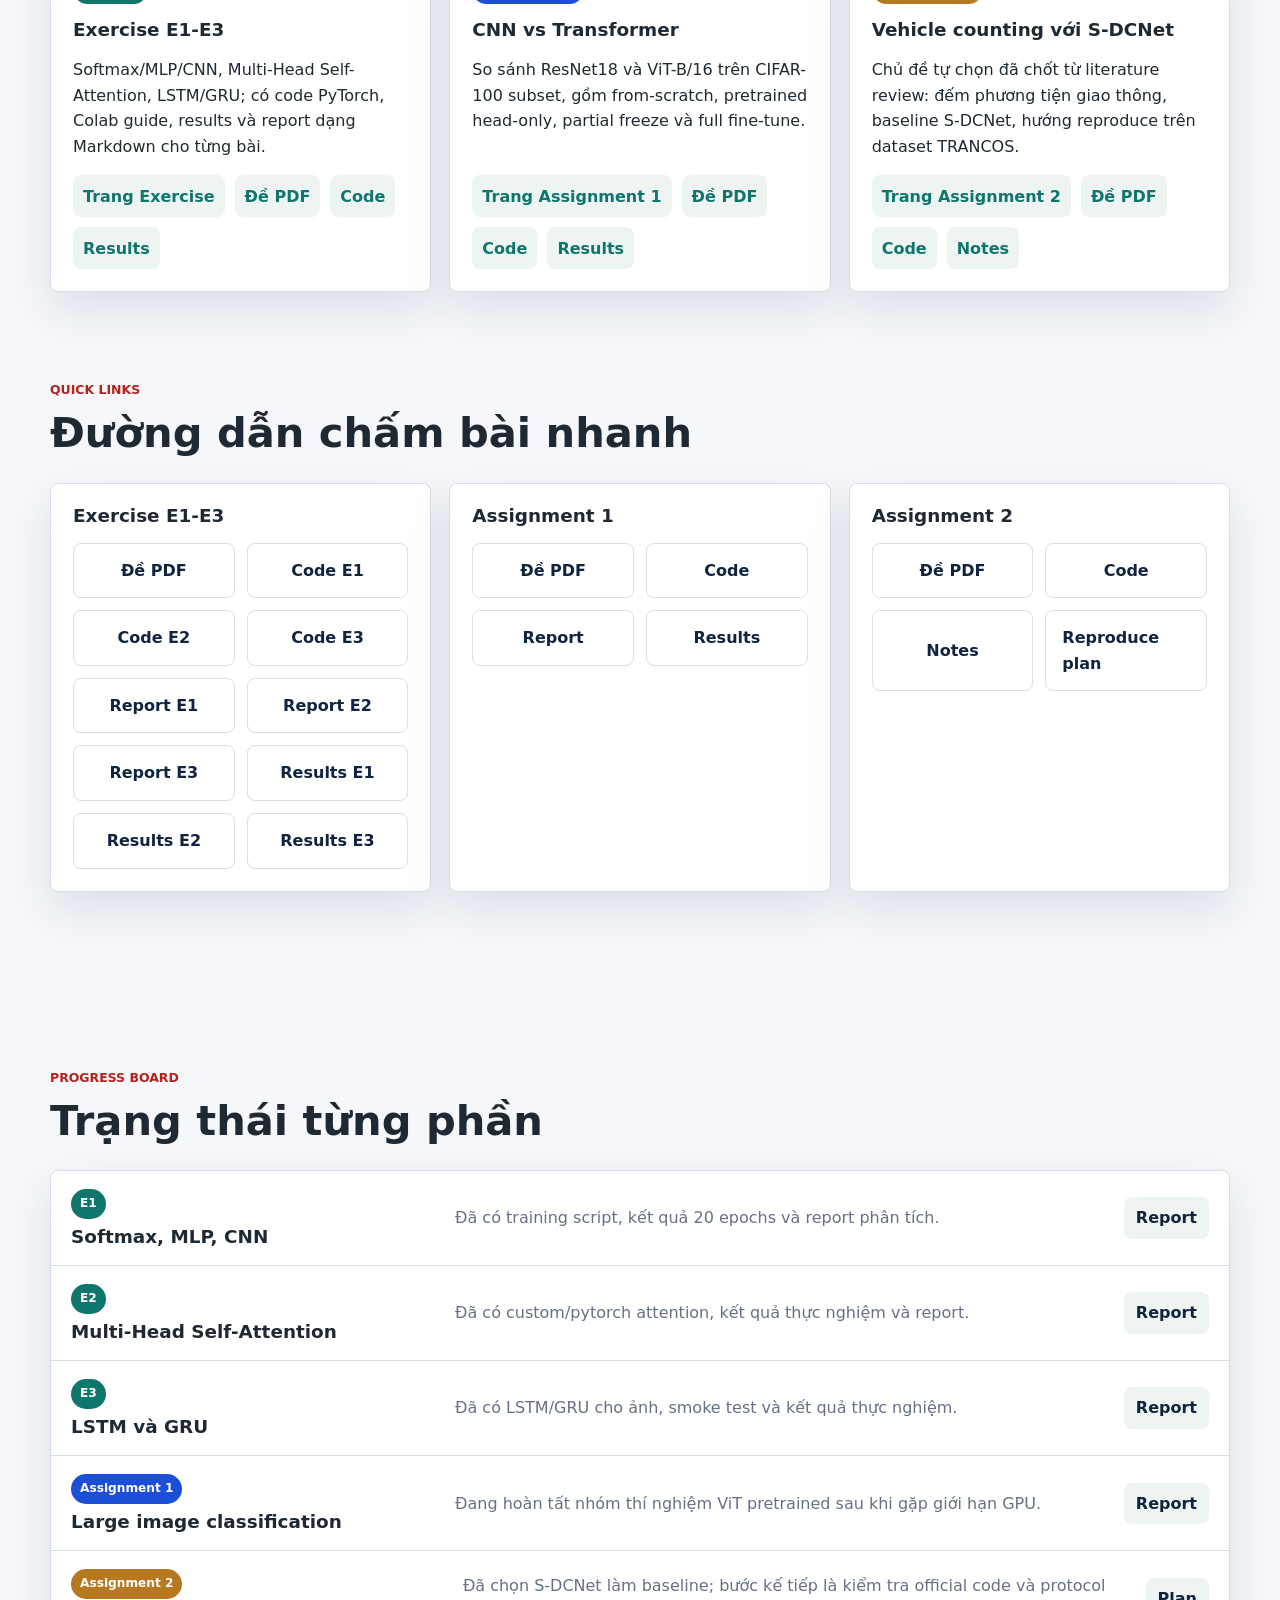
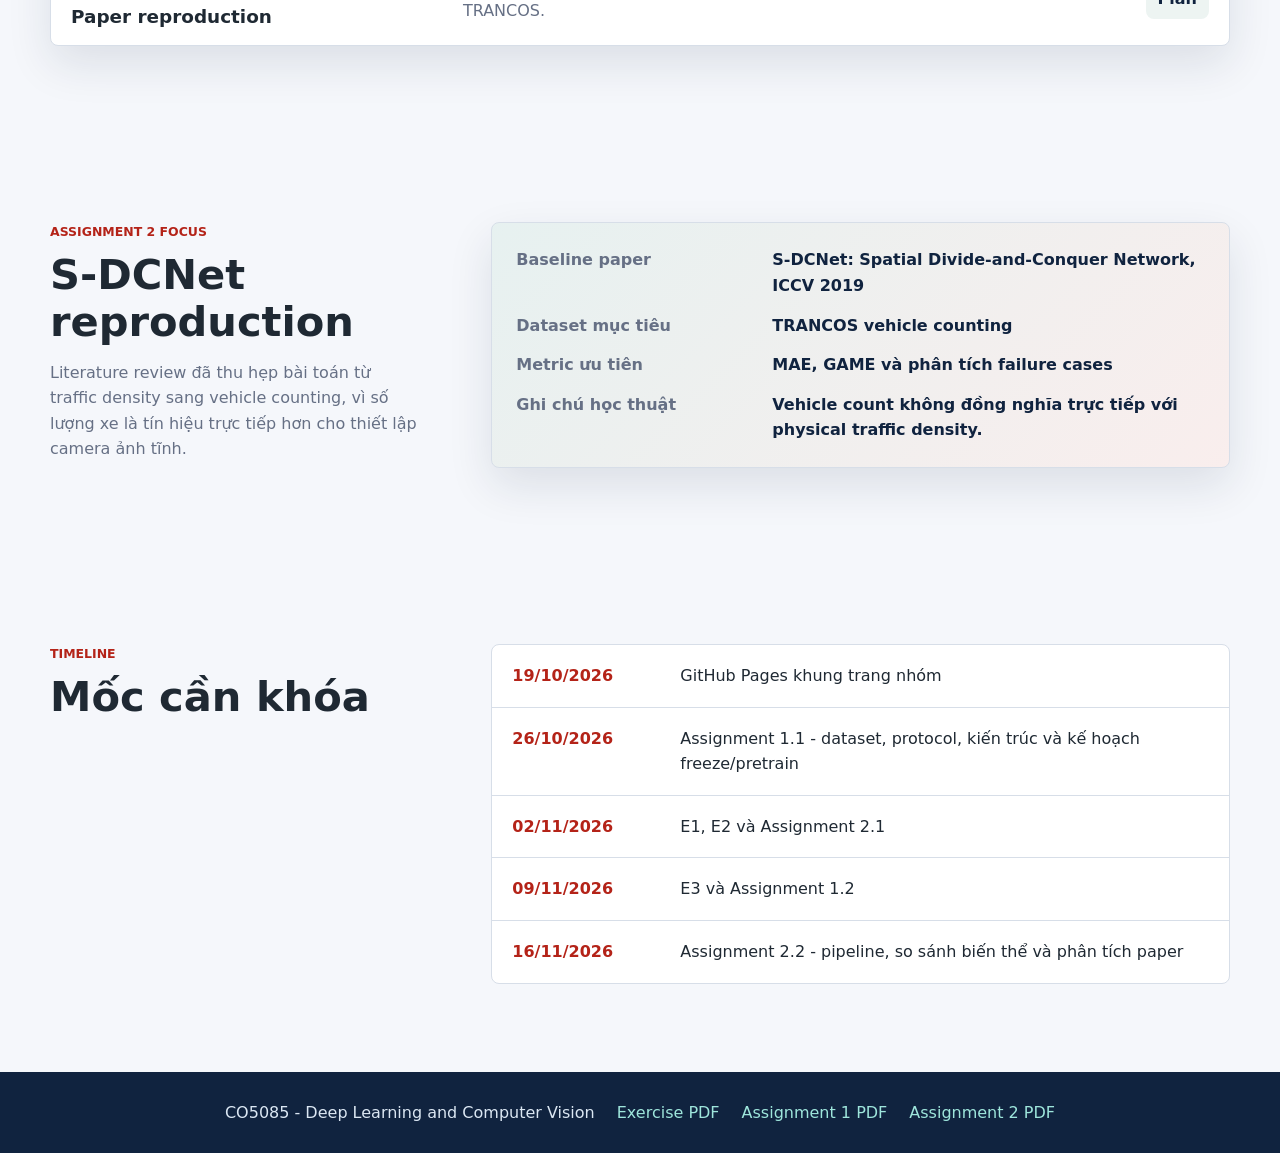
==== commit 3955a97e: "Redesign home dashboard" ====
--- a/index.html
+++ b/index.html
@@ -32,24 +32,34 @@
       <section class="hero hero-home" aria-labelledby="page-title">
         <div class="hero-shade"></div>
         <div class="hero-content">
-          <p class="eyebrow">Học sâu và ứng dụng trong thị giác máy tính</p>
-          <h1 id="page-title">Coursework landing page</h1>
+          <p class="eyebrow">CO5085 - HK261</p>
+          <h1 id="page-title">Deep Learning Coursework Hub</h1>
           <p class="hero-copy">
-            Khung nộp bài cho Exercise E1-E3, Assignment 1 và Assignment 2, có sẵn
-            liên kết đề bài, code, báo cáo và timeline theo yêu cầu GitHub Pages.
+            Trang tổng hợp bài nộp cho môn Học sâu và ứng dụng trong thị giác máy tính,
+            được tổ chức để giảng viên có thể kiểm tra đề bài, code, kết quả và báo cáo
+            của từng phần một cách nhanh nhất.
           </p>
           <div class="hero-actions">
-            <a class="button button-primary" href="pages/exercises.html">Exercise E1-E3</a>
+            <a class="button button-primary" href="#submission-dashboard">Xem bài nộp</a>
             <a class="button button-secondary" href="pages/assignment1.html">Assignment 1</a>
             <a class="button button-secondary" href="pages/assignment2.html">Assignment 2</a>
           </div>
-        </div>
-      </section>
-
-      <section class="section two-column">
+          <div class="hero-meta" aria-label="Tóm tắt nhanh">
+            <span>Exercise E1-E3: code và results đã có</span>
+            <span>Assignment 1: đang hoàn thiện thực nghiệm</span>
+            <span>Assignment 2: baseline S-DCNet đã chốt</span>
+          </div>
+        </div>
+      </section>
+
+      <section class="section intro-panel two-column">
         <div>
           <p class="section-kicker">Thông tin chung</p>
-          <h2>Nhóm và giảng viên</h2>
+          <h2>Ngữ cảnh môn học</h2>
+          <p class="section-lead">
+            Repo này đóng vai trò landing page nộp bài: mỗi bài có trang riêng, link đến
+            đề PDF, source code, hướng chạy Colab, kết quả thực nghiệm và phần báo cáo.
+          </p>
         </div>
         <div class="info-grid">
           <article class="info-card">
@@ -61,7 +71,7 @@
             <span class="card-label">Học viên</span>
             <h3>Ngô Duy Bảo - 2570395</h3>
             <p>
-              GitHub:
+              Chủ repo:
               <a href="https://github.com/baond12" target="_blank" rel="noreferrer">baond12</a>
             </p>
           </article>
@@ -80,68 +90,174 @@
         </div>
       </section>
 
-      <section class="section">
+      <section class="section" id="submission-dashboard">
         <div class="section-heading">
-          <p class="section-kicker">Điều hướng bài nộp</p>
-          <h2>Exercise và Assignment</h2>
+          <p class="section-kicker">Submission dashboard</p>
+          <h2>Bài nộp chính</h2>
+          <p>
+            Các card dưới đây là đường vào nhanh cho thầy khi chấm bài: trang mô tả,
+            đề bài gốc, source code, kết quả chạy và báo cáo hiện có.
+          </p>
         </div>
         <div class="submission-grid">
           <article class="submission-card">
-            <span class="status-pill">E1-E3</span>
-            <h3>Exercise: image classification, MSA, LSTM/GRU</h3>
-            <p>
-              Ba bài dùng cùng tập ảnh nhỏ, tự viết training loop PyTorch và nộp một báo
-              cáo PDF chung.
+            <span class="status-pill status-done">Exercise</span>
+            <h3>Exercise E1-E3</h3>
+            <p>
+              Softmax/MLP/CNN, Multi-Head Self-Attention, LSTM/GRU; có code PyTorch,
+              Colab guide, results và report dạng Markdown cho từng bài.
             </p>
             <div class="card-actions">
               <a href="pages/exercises.html">Trang Exercise</a>
               <a href="Exercise/exercise-vne.pdf">Đề PDF</a>
-              <a
-                href="https://github.com/baond12/Deep_Learning_Course_HK261/blob/main/reports/exercises.pdf"
-                target="_blank"
-                rel="noreferrer"
-                >Báo cáo</a
-              >
+              <a href="https://github.com/baond12/Deep_Learning_Course_HK261/tree/main/E1" target="_blank" rel="noreferrer">Code</a>
+              <a href="https://github.com/baond12/Deep_Learning_Course_HK261/tree/main/E1/results" target="_blank" rel="noreferrer">Results</a>
             </div>
           </article>
 
           <article class="submission-card">
-            <span class="status-pill">Assignment 1</span>
-            <h3>CNN vs Transformer trên tập ảnh lớn</h3>
-            <p>
-              So sánh CNN và Transformer với from-scratch, pretrained, freeze backbone,
-              freeze một phần và full fine-tune.
+            <span class="status-pill status-progress">Assignment 1</span>
+            <h3>CNN vs Transformer</h3>
+            <p>
+              So sánh ResNet18 và ViT-B/16 trên CIFAR-100 subset, gồm from-scratch,
+              pretrained head-only, partial freeze và full fine-tune.
             </p>
             <div class="card-actions">
               <a href="pages/assignment1.html">Trang Assignment 1</a>
               <a href="Exercise/assignment1-vne.pdf">Đề PDF</a>
-              <a
-                href="https://github.com/baond12/Deep_Learning_Course_HK261/blob/main/reports/assignment1.pdf"
-                target="_blank"
-                rel="noreferrer"
-                >Báo cáo</a
-              >
+              <a href="https://github.com/baond12/Deep_Learning_Course_HK261/tree/main/A1" target="_blank" rel="noreferrer">Code</a>
+              <a href="https://github.com/baond12/Deep_Learning_Course_HK261/tree/main/A1/results" target="_blank" rel="noreferrer">Results</a>
             </div>
           </article>
 
           <article class="submission-card">
-            <span class="status-pill">Assignment 2</span>
-            <h3>Chủ đề tự chọn và phân tích paper</h3>
-            <p>
-              Xây dựng pipeline CV chạy được, so sánh ít nhất hai biến thể và phân tích
-              một paper liên quan.
+            <span class="status-pill status-planned">Assignment 2</span>
+            <h3>Vehicle counting với S-DCNet</h3>
+            <p>
+              Chủ đề tự chọn đã chốt từ literature review: đếm phương tiện giao thông,
+              baseline S-DCNet, hướng reproduce trên dataset TRANCOS.
             </p>
             <div class="card-actions">
               <a href="pages/assignment2.html">Trang Assignment 2</a>
               <a href="Exercise/assignment2-vne.pdf">Đề PDF</a>
-              <a
-                href="https://github.com/baond12/Deep_Learning_Course_HK261/blob/main/reports/assignment2.pdf"
-                target="_blank"
-                rel="noreferrer"
-                >Báo cáo</a
-              >
-            </div>
-          </article>
+              <a href="https://github.com/baond12/Deep_Learning_Course_HK261/tree/main/A2" target="_blank" rel="noreferrer">Code</a>
+              <a href="https://github.com/baond12/Deep_Learning_Course_HK261/blob/main/A2/README.md" target="_blank" rel="noreferrer">Notes</a>
+            </div>
+          </article>
+        </div>
+      </section>
+
+      <section class="section quick-section">
+        <div class="section-heading">
+          <p class="section-kicker">Quick links</p>
+          <h2>Đường dẫn chấm bài nhanh</h2>
+        </div>
+        <div class="quick-grid">
+          <article class="quick-card">
+            <h3>Exercise E1-E3</h3>
+            <div class="link-panel">
+              <a href="Exercise/exercise-vne.pdf">Đề PDF</a>
+              <a href="https://github.com/baond12/Deep_Learning_Course_HK261/tree/main/E1" target="_blank" rel="noreferrer">Code E1</a>
+              <a href="https://github.com/baond12/Deep_Learning_Course_HK261/tree/main/E2" target="_blank" rel="noreferrer">Code E2</a>
+              <a href="https://github.com/baond12/Deep_Learning_Course_HK261/tree/main/E3" target="_blank" rel="noreferrer">Code E3</a>
+              <a href="https://github.com/baond12/Deep_Learning_Course_HK261/blob/main/E1/report.md" target="_blank" rel="noreferrer">Report E1</a>
+              <a href="https://github.com/baond12/Deep_Learning_Course_HK261/blob/main/E2/report.md" target="_blank" rel="noreferrer">Report E2</a>
+              <a href="https://github.com/baond12/Deep_Learning_Course_HK261/blob/main/E3/report.md" target="_blank" rel="noreferrer">Report E3</a>
+              <a href="https://github.com/baond12/Deep_Learning_Course_HK261/tree/main/E1/results" target="_blank" rel="noreferrer">Results E1</a>
+              <a href="https://github.com/baond12/Deep_Learning_Course_HK261/tree/main/E2/results" target="_blank" rel="noreferrer">Results E2</a>
+              <a href="https://github.com/baond12/Deep_Learning_Course_HK261/tree/main/E3/results" target="_blank" rel="noreferrer">Results E3</a>
+            </div>
+          </article>
+          <article class="quick-card">
+            <h3>Assignment 1</h3>
+            <div class="link-panel">
+              <a href="Exercise/assignment1-vne.pdf">Đề PDF</a>
+              <a href="https://github.com/baond12/Deep_Learning_Course_HK261/tree/main/A1" target="_blank" rel="noreferrer">Code</a>
+              <a href="https://github.com/baond12/Deep_Learning_Course_HK261/blob/main/A1/report.md" target="_blank" rel="noreferrer">Report</a>
+              <a href="https://github.com/baond12/Deep_Learning_Course_HK261/tree/main/A1/results" target="_blank" rel="noreferrer">Results</a>
+            </div>
+          </article>
+          <article class="quick-card">
+            <h3>Assignment 2</h3>
+            <div class="link-panel">
+              <a href="Exercise/assignment2-vne.pdf">Đề PDF</a>
+              <a href="https://github.com/baond12/Deep_Learning_Course_HK261/tree/main/A2" target="_blank" rel="noreferrer">Code</a>
+              <a href="https://github.com/baond12/Deep_Learning_Course_HK261/blob/main/A2/README.md" target="_blank" rel="noreferrer">Notes</a>
+              <a href="pages/assignment2.html">Reproduce plan</a>
+            </div>
+          </article>
+        </div>
+      </section>
+
+      <section class="section">
+        <div class="section-heading">
+          <p class="section-kicker">Progress board</p>
+          <h2>Trạng thái từng phần</h2>
+        </div>
+        <div class="progress-board">
+          <article class="progress-row">
+            <div>
+              <span class="status-pill status-done">E1</span>
+              <h3>Softmax, MLP, CNN</h3>
+            </div>
+            <p>Đã có training script, kết quả 20 epochs và report phân tích.</p>
+            <a href="https://github.com/baond12/Deep_Learning_Course_HK261/blob/main/E1/report.md" target="_blank" rel="noreferrer">Report</a>
+          </article>
+          <article class="progress-row">
+            <div>
+              <span class="status-pill status-done">E2</span>
+              <h3>Multi-Head Self-Attention</h3>
+            </div>
+            <p>Đã có custom/pytorch attention, kết quả thực nghiệm và report.</p>
+            <a href="https://github.com/baond12/Deep_Learning_Course_HK261/blob/main/E2/report.md" target="_blank" rel="noreferrer">Report</a>
+          </article>
+          <article class="progress-row">
+            <div>
+              <span class="status-pill status-done">E3</span>
+              <h3>LSTM và GRU</h3>
+            </div>
+            <p>Đã có LSTM/GRU cho ảnh, smoke test và kết quả thực nghiệm.</p>
+            <a href="https://github.com/baond12/Deep_Learning_Course_HK261/blob/main/E3/report.md" target="_blank" rel="noreferrer">Report</a>
+          </article>
+          <article class="progress-row">
+            <div>
+              <span class="status-pill status-progress">Assignment 1</span>
+              <h3>Large image classification</h3>
+            </div>
+            <p>Đang hoàn tất nhóm thí nghiệm ViT pretrained sau khi gặp giới hạn GPU.</p>
+            <a href="https://github.com/baond12/Deep_Learning_Course_HK261/blob/main/A1/report.md" target="_blank" rel="noreferrer">Report</a>
+          </article>
+          <article class="progress-row">
+            <div>
+              <span class="status-pill status-planned">Assignment 2</span>
+              <h3>Paper reproduction</h3>
+            </div>
+            <p>Đã chọn S-DCNet làm baseline; bước kế tiếp là kiểm tra official code và protocol TRANCOS.</p>
+            <a href="pages/assignment2.html">Plan</a>
+          </article>
+        </div>
+      </section>
+
+      <section class="section two-column focus-section">
+        <div>
+          <p class="section-kicker">Assignment 2 focus</p>
+          <h2>S-DCNet reproduction</h2>
+          <p class="section-lead">
+            Literature review đã thu hẹp bài toán từ traffic density sang vehicle counting,
+            vì số lượng xe là tín hiệu trực tiếp hơn cho thiết lập camera ảnh tĩnh.
+          </p>
+        </div>
+        <div class="focus-card">
+          <div class="focus-grid">
+            <span>Baseline paper</span>
+            <strong>S-DCNet: Spatial Divide-and-Conquer Network, ICCV 2019</strong>
+            <span>Dataset mục tiêu</span>
+            <strong>TRANCOS vehicle counting</strong>
+            <span>Metric ưu tiên</span>
+            <strong>MAE, GAME và phân tích failure cases</strong>
+            <span>Ghi chú học thuật</span>
+            <strong>Vehicle count không đồng nghĩa trực tiếp với physical traffic density.</strong>
+          </div>
         </div>
       </section>
 
--- a/assets/css/styles.css
+++ b/assets/css/styles.css
@@ -180,6 +180,24 @@
   margin-top: 26px;
 }
 
+.hero-meta {
+  display: flex;
+  flex-wrap: wrap;
+  gap: 10px;
+  margin-top: 24px;
+}
+
+.hero-meta span {
+  padding: 9px 12px;
+  border: 1px solid rgba(255, 255, 255, 0.26);
+  border-radius: 8px;
+  color: #f4fbfb;
+  background: rgba(255, 255, 255, 0.11);
+  backdrop-filter: blur(10px);
+  font-size: 0.92rem;
+  font-weight: 720;
+}
+
 .button,
 .card-actions a,
 .link-panel a {
@@ -226,6 +244,17 @@
 .section-heading {
   max-width: 760px;
   margin-bottom: 26px;
+}
+
+.section-lead,
+.section-heading > p:not(.section-kicker) {
+  max-width: 680px;
+  margin-top: 14px;
+  color: var(--muted);
+}
+
+.intro-panel {
+  padding-bottom: clamp(34px, 6vw, 64px);
 }
 
 .two-column {
@@ -297,6 +326,18 @@
   background: var(--deep);
 }
 
+.status-done {
+  background: var(--teal);
+}
+
+.status-progress {
+  background: var(--blue);
+}
+
+.status-planned {
+  background: var(--amber);
+}
+
 .card-actions {
   margin-top: auto;
 }
@@ -304,6 +345,78 @@
 .card-actions a {
   padding: 8px 10px;
   background: #edf4f2;
+}
+
+.progress-board {
+  display: grid;
+  overflow: hidden;
+  border: 1px solid var(--line);
+  border-radius: 8px;
+  background: var(--paper);
+  box-shadow: var(--shadow);
+}
+
+.progress-row {
+  display: grid;
+  grid-template-columns: minmax(190px, 0.9fr) minmax(0, 1.6fr) auto;
+  gap: 18px;
+  align-items: center;
+  padding: 18px 20px;
+  border-bottom: 1px solid var(--line);
+}
+
+.progress-row:last-child {
+  border-bottom: 0;
+}
+
+.progress-row h3 {
+  margin-top: 8px;
+}
+
+.progress-row p {
+  color: var(--muted);
+}
+
+.progress-row a {
+  display: inline-flex;
+  min-height: 38px;
+  align-items: center;
+  justify-content: center;
+  padding: 8px 12px;
+  border-radius: 8px;
+  color: var(--deep);
+  background: #edf4f2;
+  font-weight: 750;
+  white-space: nowrap;
+}
+
+.focus-section {
+  align-items: stretch;
+}
+
+.focus-card {
+  padding: 24px;
+  border: 1px solid var(--line);
+  border-radius: 8px;
+  background:
+    linear-gradient(135deg, rgba(15, 118, 110, 0.1), rgba(180, 35, 24, 0.08)),
+    var(--paper);
+  box-shadow: var(--shadow);
+}
+
+.focus-grid {
+  display: grid;
+  grid-template-columns: minmax(150px, 0.55fr) minmax(0, 1fr);
+  gap: 14px 18px;
+}
+
+.focus-grid span {
+  color: var(--muted);
+  font-weight: 760;
+}
+
+.focus-grid strong {
+  color: var(--deep);
 }
 
 .timeline {
@@ -370,6 +483,29 @@
 
 .link-panel a:hover {
   background: #edf4f2;
+}
+
+.quick-section {
+  padding-top: 0;
+}
+
+.quick-grid {
+  display: grid;
+  grid-template-columns: repeat(3, minmax(0, 1fr));
+  gap: 18px;
+}
+
+.quick-card {
+  min-width: 0;
+  padding: 22px;
+  border: 1px solid var(--line);
+  border-radius: 8px;
+  background: var(--paper);
+  box-shadow: var(--shadow);
+}
+
+.quick-card h3 {
+  margin-bottom: 16px;
 }
 
 .check-grid {
@@ -405,11 +541,16 @@
   .submission-grid,
   .work-grid,
   .detail-grid,
-  .check-grid {
+  .check-grid,
+  .quick-grid {
     grid-template-columns: 1fr 1fr;
   }
 
   .two-column {
+    grid-template-columns: 1fr;
+  }
+
+  .progress-row {
     grid-template-columns: 1fr;
   }
 }
@@ -437,6 +578,7 @@
   .work-grid,
   .detail-grid,
   .check-grid,
+  .quick-grid,
   .link-panel {
     grid-template-columns: 1fr;
   }
@@ -445,5 +587,9 @@
     grid-template-columns: 1fr;
     gap: 4px;
   }
-}
-
+
+  .focus-grid {
+    grid-template-columns: 1fr;
+  }
+}
+
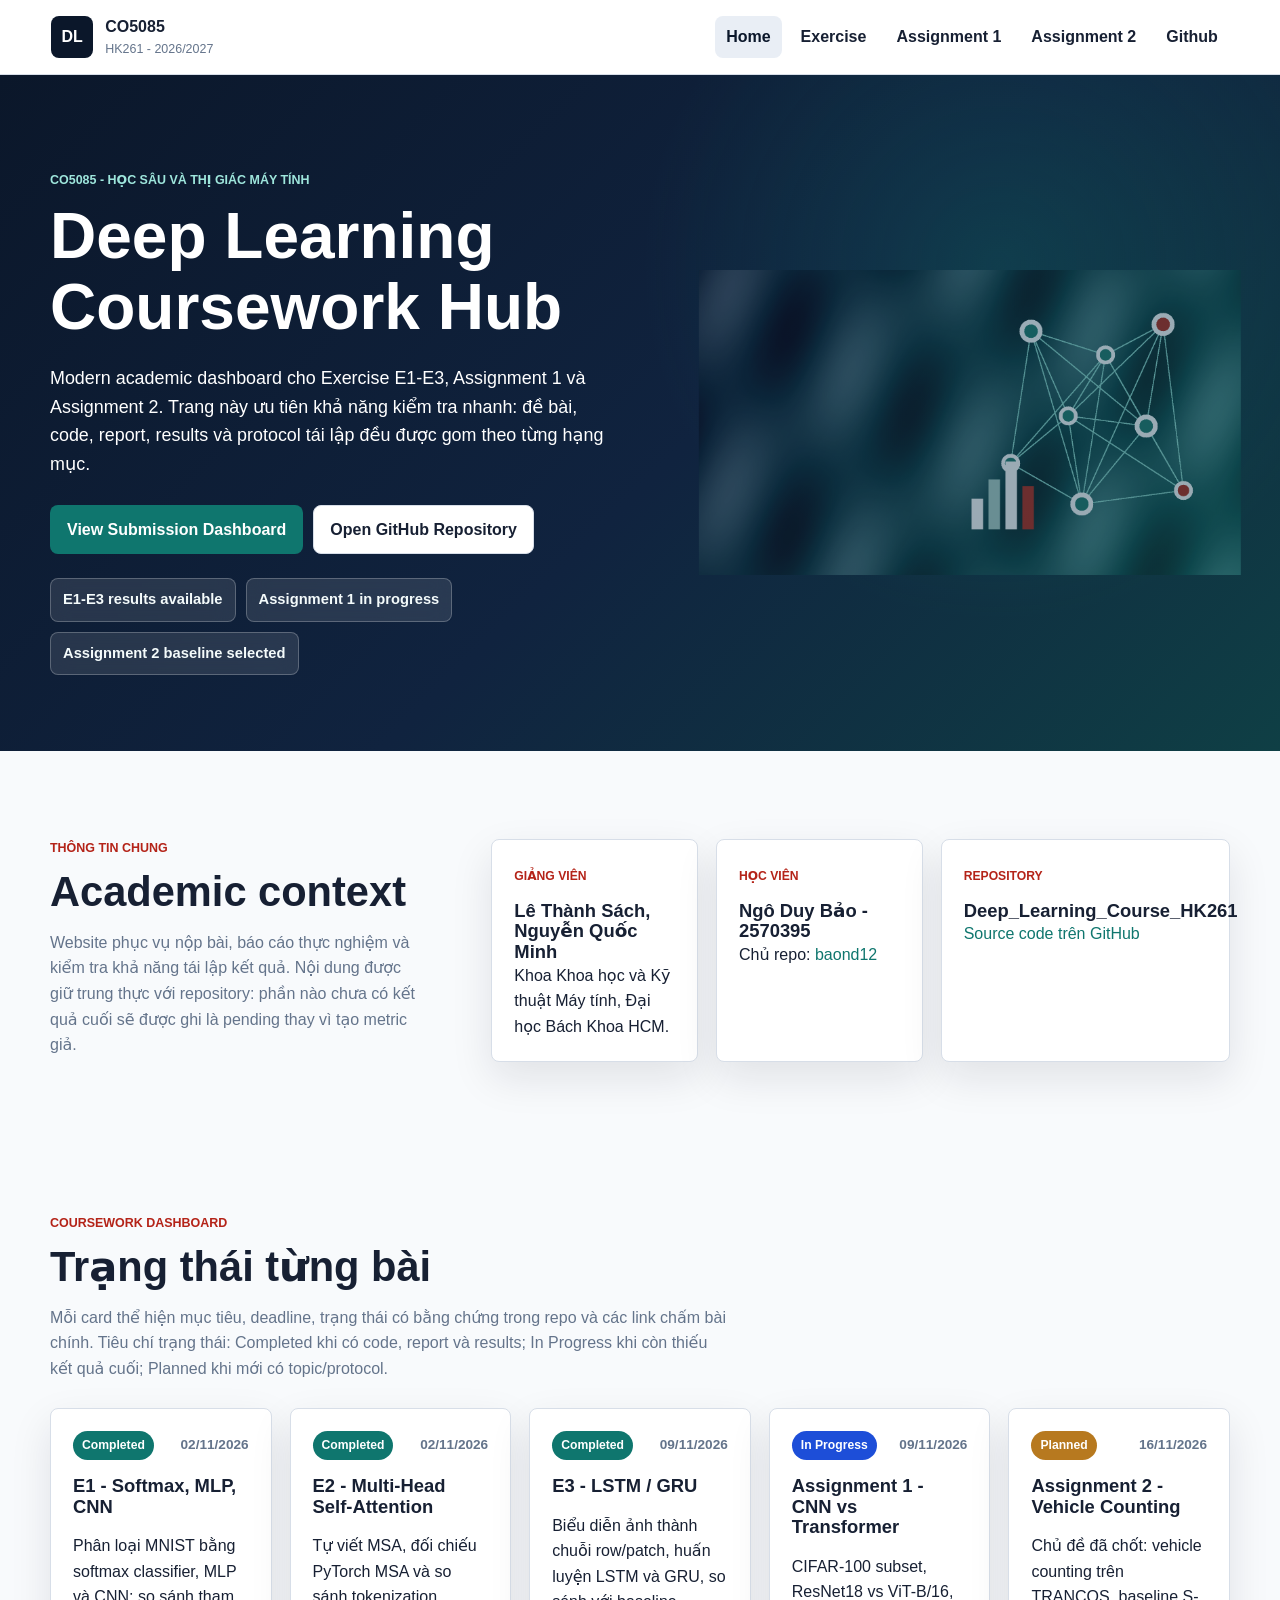
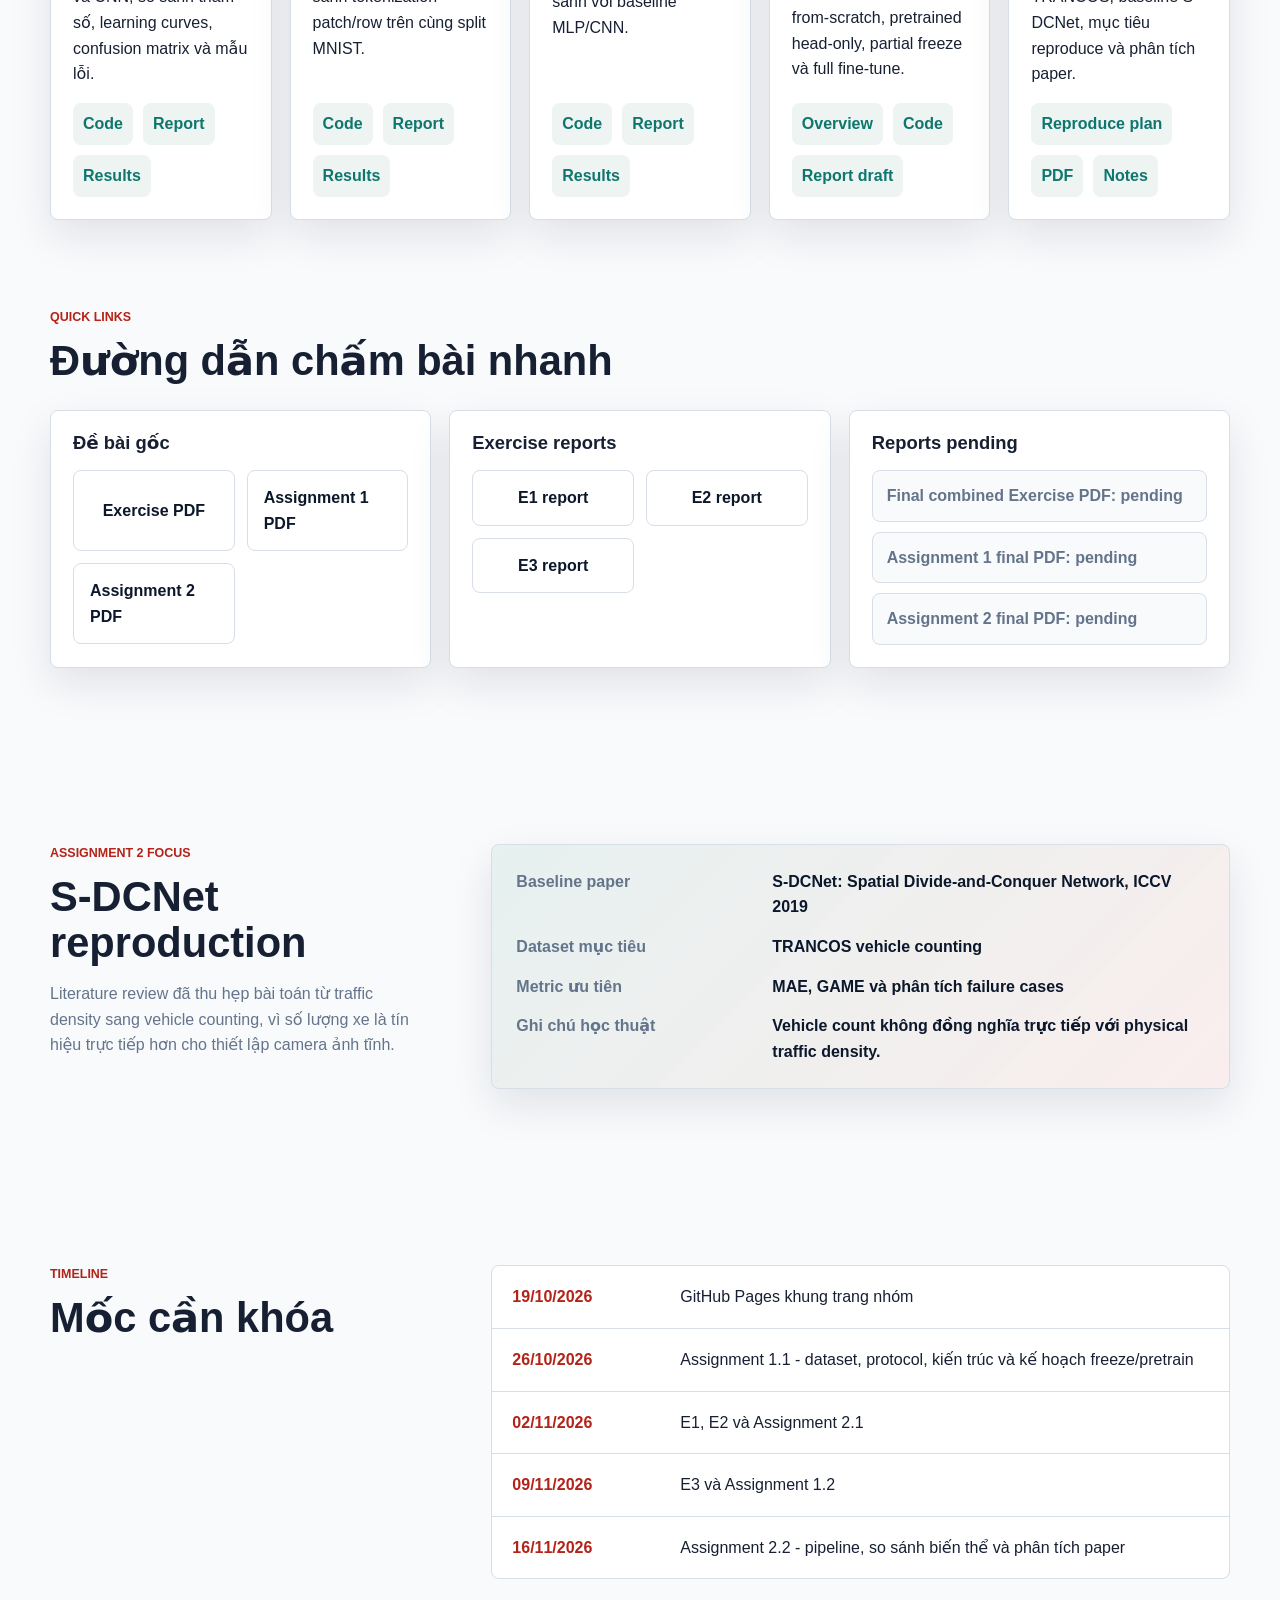
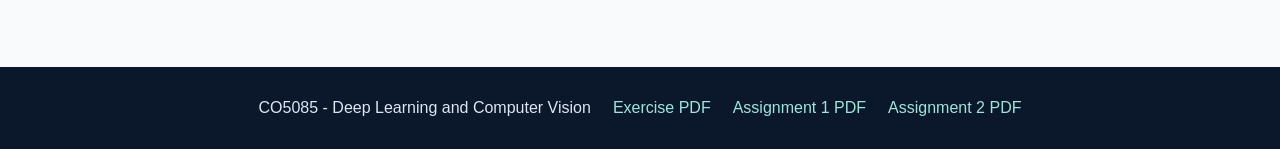
==== commit f6c8c3c8: "Redesign academic coursework dashboard" ====
--- a/index.html
+++ b/index.html
@@ -6,9 +6,9 @@
     <title>CO5085 - Deep Learning Coursework</title>
     <meta
       name="description"
-      content="Landing page nhóm cho môn Học sâu và ứng dụng trong thị giác máy tính - CO5085."
+      content="Academic research dashboard cho môn Học sâu và ứng dụng trong thị giác máy tính - CO5085."
     />
-    <link rel="stylesheet" href="assets/css/styles.css" />
+    <link rel="stylesheet" href="assets/css/styles.css?v=20261009-research-dashboard" />
   </head>
   <body>
     <header class="site-header">
@@ -20,7 +20,7 @@
         </span>
       </a>
       <nav class="nav-links" aria-label="Điều hướng chính">
-        <a href="index.html">Home</a>
+        <a class="nav-active" aria-current="page" href="index.html">Home</a>
         <a href="pages/exercises.html">Exercise</a>
         <a href="pages/assignment1.html">Assignment 1</a>
         <a href="pages/assignment2.html">Assignment 2</a>
@@ -30,41 +30,45 @@
 
     <main>
       <section class="hero hero-home" aria-labelledby="page-title">
-        <div class="hero-shade"></div>
         <div class="hero-content">
-          <p class="eyebrow">CO5085 - HK261</p>
-          <h1 id="page-title">Deep Learning Coursework Hub</h1>
-          <p class="hero-copy">
-            Trang tổng hợp bài nộp cho môn Học sâu và ứng dụng trong thị giác máy tính,
-            được tổ chức để giảng viên có thể kiểm tra đề bài, code, kết quả và báo cáo
-            của từng phần một cách nhanh nhất.
-          </p>
-          <div class="hero-actions">
-            <a class="button button-primary" href="#submission-dashboard">Xem bài nộp</a>
-            <a class="button button-secondary" href="pages/assignment1.html">Assignment 1</a>
-            <a class="button button-secondary" href="pages/assignment2.html">Assignment 2</a>
-          </div>
-          <div class="hero-meta" aria-label="Tóm tắt nhanh">
-            <span>Exercise E1-E3: code và results đã có</span>
-            <span>Assignment 1: đang hoàn thiện thực nghiệm</span>
-            <span>Assignment 2: baseline S-DCNet đã chốt</span>
-          </div>
+          <div class="hero-copy-block">
+            <p class="eyebrow">CO5085 - Học sâu và thị giác máy tính</p>
+            <h1 id="page-title">Deep Learning Coursework Hub</h1>
+            <p class="hero-copy">
+              Modern academic dashboard cho Exercise E1-E3, Assignment 1 và Assignment 2.
+              Trang này ưu tiên khả năng kiểm tra nhanh: đề bài, code, report, results và
+              protocol tái lập đều được gom theo từng hạng mục.
+            </p>
+            <div class="hero-actions">
+              <a class="button button-primary" href="#coursework-dashboard">View Submission Dashboard</a>
+              <a class="button button-secondary" href="https://github.com/baond12/Deep_Learning_Course_HK261" target="_blank" rel="noreferrer">Open GitHub Repository</a>
+            </div>
+            <div class="hero-meta" aria-label="Tóm tắt trạng thái">
+              <span class="status-chip status-done">E1-E3 results available</span>
+              <span class="status-chip status-progress">Assignment 1 in progress</span>
+              <span class="status-chip status-planned">Assignment 2 baseline selected</span>
+            </div>
+          </div>
+          <figure class="hero-visual" aria-label="Neural network roadmap illustration">
+            <img src="assets/img/course-roadmap.png" alt="Neural network roadmap minh họa cho coursework Deep Learning" />
+          </figure>
         </div>
       </section>
 
       <section class="section intro-panel two-column">
         <div>
           <p class="section-kicker">Thông tin chung</p>
-          <h2>Ngữ cảnh môn học</h2>
+          <h2>Academic context</h2>
           <p class="section-lead">
-            Repo này đóng vai trò landing page nộp bài: mỗi bài có trang riêng, link đến
-            đề PDF, source code, hướng chạy Colab, kết quả thực nghiệm và phần báo cáo.
+            Website phục vụ nộp bài, báo cáo thực nghiệm và kiểm tra khả năng tái lập
+            kết quả. Nội dung được giữ trung thực với repository: phần nào chưa có kết quả
+            cuối sẽ được ghi là pending thay vì tạo metric giả.
           </p>
         </div>
         <div class="info-grid">
           <article class="info-card">
             <span class="card-label">Giảng viên</span>
-            <h3>TS. Lê Thành Sách</h3>
+            <h3>Lê Thành Sách, Nguyễn Quốc Minh</h3>
             <p>Khoa Khoa học và Kỹ thuật Máy tính, Đại học Bách Khoa HCM.</p>
           </article>
           <article class="info-card">
@@ -79,69 +83,90 @@
             <span class="card-label">Repository</span>
             <h3>Deep_Learning_Course_HK261</h3>
             <p>
-              <a
-                href="https://github.com/baond12/Deep_Learning_Course_HK261"
-                target="_blank"
-                rel="noreferrer"
-                >Source code trên GitHub</a
-              >
+              <a href="https://github.com/baond12/Deep_Learning_Course_HK261" target="_blank" rel="noreferrer">Source code trên GitHub</a>
             </p>
           </article>
         </div>
       </section>
 
-      <section class="section" id="submission-dashboard">
+      <section class="section" id="coursework-dashboard">
         <div class="section-heading">
-          <p class="section-kicker">Submission dashboard</p>
-          <h2>Bài nộp chính</h2>
+          <p class="section-kicker">Coursework dashboard</p>
+          <h2>Trạng thái từng bài</h2>
           <p>
-            Các card dưới đây là đường vào nhanh cho thầy khi chấm bài: trang mô tả,
-            đề bài gốc, source code, kết quả chạy và báo cáo hiện có.
+            Mỗi card thể hiện mục tiêu, deadline, trạng thái có bằng chứng trong repo và
+            các link chấm bài chính. Tiêu chí trạng thái: Completed khi có code, report và
+            results; In Progress khi còn thiếu kết quả cuối; Planned khi mới có topic/protocol.
           </p>
         </div>
-        <div class="submission-grid">
-          <article class="submission-card">
-            <span class="status-pill status-done">Exercise</span>
-            <h3>Exercise E1-E3</h3>
-            <p>
-              Softmax/MLP/CNN, Multi-Head Self-Attention, LSTM/GRU; có code PyTorch,
-              Colab guide, results và report dạng Markdown cho từng bài.
-            </p>
-            <div class="card-actions">
-              <a href="pages/exercises.html">Trang Exercise</a>
-              <a href="Exercise/exercise-vne.pdf">Đề PDF</a>
+        <div class="coursework-grid">
+          <article class="course-card">
+            <div class="course-card-top">
+              <span class="status-pill status-done">Completed</span>
+              <time datetime="2026-11-02">02/11/2026</time>
+            </div>
+            <h3>E1 - Softmax, MLP, CNN</h3>
+            <p>Phân loại MNIST bằng softmax classifier, MLP và CNN; so sánh tham số, learning curves, confusion matrix và mẫu lỗi.</p>
+            <div class="card-actions">
               <a href="https://github.com/baond12/Deep_Learning_Course_HK261/tree/main/E1" target="_blank" rel="noreferrer">Code</a>
+              <a href="https://github.com/baond12/Deep_Learning_Course_HK261/blob/main/E1/report.md" target="_blank" rel="noreferrer">Report</a>
               <a href="https://github.com/baond12/Deep_Learning_Course_HK261/tree/main/E1/results" target="_blank" rel="noreferrer">Results</a>
             </div>
           </article>
 
-          <article class="submission-card">
-            <span class="status-pill status-progress">Assignment 1</span>
-            <h3>CNN vs Transformer</h3>
-            <p>
-              So sánh ResNet18 và ViT-B/16 trên CIFAR-100 subset, gồm from-scratch,
-              pretrained head-only, partial freeze và full fine-tune.
-            </p>
-            <div class="card-actions">
-              <a href="pages/assignment1.html">Trang Assignment 1</a>
-              <a href="Exercise/assignment1-vne.pdf">Đề PDF</a>
+          <article class="course-card">
+            <div class="course-card-top">
+              <span class="status-pill status-done">Completed</span>
+              <time datetime="2026-11-02">02/11/2026</time>
+            </div>
+            <h3>E2 - Multi-Head Self-Attention</h3>
+            <p>Tự viết MSA, đối chiếu PyTorch MSA và so sánh tokenization patch/row trên cùng split MNIST.</p>
+            <div class="card-actions">
+              <a href="https://github.com/baond12/Deep_Learning_Course_HK261/tree/main/E2" target="_blank" rel="noreferrer">Code</a>
+              <a href="https://github.com/baond12/Deep_Learning_Course_HK261/blob/main/E2/report.md" target="_blank" rel="noreferrer">Report</a>
+              <a href="https://github.com/baond12/Deep_Learning_Course_HK261/tree/main/E2/results" target="_blank" rel="noreferrer">Results</a>
+            </div>
+          </article>
+
+          <article class="course-card">
+            <div class="course-card-top">
+              <span class="status-pill status-done">Completed</span>
+              <time datetime="2026-11-09">09/11/2026</time>
+            </div>
+            <h3>E3 - LSTM / GRU</h3>
+            <p>Biểu diễn ảnh thành chuỗi row/patch, huấn luyện LSTM và GRU, so sánh với baseline MLP/CNN.</p>
+            <div class="card-actions">
+              <a href="https://github.com/baond12/Deep_Learning_Course_HK261/tree/main/E3" target="_blank" rel="noreferrer">Code</a>
+              <a href="https://github.com/baond12/Deep_Learning_Course_HK261/blob/main/E3/report.md" target="_blank" rel="noreferrer">Report</a>
+              <a href="https://github.com/baond12/Deep_Learning_Course_HK261/tree/main/E3/results" target="_blank" rel="noreferrer">Results</a>
+            </div>
+          </article>
+
+          <article class="course-card">
+            <div class="course-card-top">
+              <span class="status-pill status-progress">In Progress</span>
+              <time datetime="2026-11-09">09/11/2026</time>
+            </div>
+            <h3>Assignment 1 - CNN vs Transformer</h3>
+            <p>CIFAR-100 subset, ResNet18 vs ViT-B/16, from-scratch, pretrained head-only, partial freeze và full fine-tune.</p>
+            <div class="card-actions">
+              <a href="pages/assignment1.html">Overview</a>
               <a href="https://github.com/baond12/Deep_Learning_Course_HK261/tree/main/A1" target="_blank" rel="noreferrer">Code</a>
-              <a href="https://github.com/baond12/Deep_Learning_Course_HK261/tree/main/A1/results" target="_blank" rel="noreferrer">Results</a>
-            </div>
-          </article>
-
-          <article class="submission-card">
-            <span class="status-pill status-planned">Assignment 2</span>
-            <h3>Vehicle counting với S-DCNet</h3>
-            <p>
-              Chủ đề tự chọn đã chốt từ literature review: đếm phương tiện giao thông,
-              baseline S-DCNet, hướng reproduce trên dataset TRANCOS.
-            </p>
-            <div class="card-actions">
-              <a href="pages/assignment2.html">Trang Assignment 2</a>
-              <a href="Exercise/assignment2-vne.pdf">Đề PDF</a>
-              <a href="https://github.com/baond12/Deep_Learning_Course_HK261/tree/main/A2" target="_blank" rel="noreferrer">Code</a>
-              <a href="https://github.com/baond12/Deep_Learning_Course_HK261/blob/main/A2/README.md" target="_blank" rel="noreferrer">Notes</a>
+              <a href="https://github.com/baond12/Deep_Learning_Course_HK261/blob/main/A1/report.md" target="_blank" rel="noreferrer">Report draft</a>
+            </div>
+          </article>
+
+          <article class="course-card">
+            <div class="course-card-top">
+              <span class="status-pill status-planned">Planned</span>
+              <time datetime="2026-11-16">16/11/2026</time>
+            </div>
+            <h3>Assignment 2 - Vehicle Counting</h3>
+            <p>Chủ đề đã chốt: vehicle counting trên TRANCOS, baseline S-DCNet, mục tiêu reproduce và phân tích paper.</p>
+            <div class="card-actions">
+              <a href="pages/assignment2.html">Reproduce plan</a>
+              <a href="Exercise/assignment2-vne.pdf">PDF</a>
+              <a href="https://github.com/baond12/Deep_Learning_Course_HK261/tree/main/A2" target="_blank" rel="noreferrer">Notes</a>
             </div>
           </article>
         </div>
@@ -154,86 +179,28 @@
         </div>
         <div class="quick-grid">
           <article class="quick-card">
-            <h3>Exercise E1-E3</h3>
+            <h3>Đề bài gốc</h3>
             <div class="link-panel">
-              <a href="Exercise/exercise-vne.pdf">Đề PDF</a>
-              <a href="https://github.com/baond12/Deep_Learning_Course_HK261/tree/main/E1" target="_blank" rel="noreferrer">Code E1</a>
-              <a href="https://github.com/baond12/Deep_Learning_Course_HK261/tree/main/E2" target="_blank" rel="noreferrer">Code E2</a>
-              <a href="https://github.com/baond12/Deep_Learning_Course_HK261/tree/main/E3" target="_blank" rel="noreferrer">Code E3</a>
-              <a href="https://github.com/baond12/Deep_Learning_Course_HK261/blob/main/E1/report.md" target="_blank" rel="noreferrer">Report E1</a>
-              <a href="https://github.com/baond12/Deep_Learning_Course_HK261/blob/main/E2/report.md" target="_blank" rel="noreferrer">Report E2</a>
-              <a href="https://github.com/baond12/Deep_Learning_Course_HK261/blob/main/E3/report.md" target="_blank" rel="noreferrer">Report E3</a>
-              <a href="https://github.com/baond12/Deep_Learning_Course_HK261/tree/main/E1/results" target="_blank" rel="noreferrer">Results E1</a>
-              <a href="https://github.com/baond12/Deep_Learning_Course_HK261/tree/main/E2/results" target="_blank" rel="noreferrer">Results E2</a>
-              <a href="https://github.com/baond12/Deep_Learning_Course_HK261/tree/main/E3/results" target="_blank" rel="noreferrer">Results E3</a>
+              <a href="Exercise/exercise-vne.pdf">Exercise PDF</a>
+              <a href="Exercise/assignment1-vne.pdf">Assignment 1 PDF</a>
+              <a href="Exercise/assignment2-vne.pdf">Assignment 2 PDF</a>
             </div>
           </article>
           <article class="quick-card">
-            <h3>Assignment 1</h3>
+            <h3>Exercise reports</h3>
             <div class="link-panel">
-              <a href="Exercise/assignment1-vne.pdf">Đề PDF</a>
-              <a href="https://github.com/baond12/Deep_Learning_Course_HK261/tree/main/A1" target="_blank" rel="noreferrer">Code</a>
-              <a href="https://github.com/baond12/Deep_Learning_Course_HK261/blob/main/A1/report.md" target="_blank" rel="noreferrer">Report</a>
-              <a href="https://github.com/baond12/Deep_Learning_Course_HK261/tree/main/A1/results" target="_blank" rel="noreferrer">Results</a>
+              <a href="https://github.com/baond12/Deep_Learning_Course_HK261/blob/main/E1/report.md" target="_blank" rel="noreferrer">E1 report</a>
+              <a href="https://github.com/baond12/Deep_Learning_Course_HK261/blob/main/E2/report.md" target="_blank" rel="noreferrer">E2 report</a>
+              <a href="https://github.com/baond12/Deep_Learning_Course_HK261/blob/main/E3/report.md" target="_blank" rel="noreferrer">E3 report</a>
             </div>
           </article>
           <article class="quick-card">
-            <h3>Assignment 2</h3>
-            <div class="link-panel">
-              <a href="Exercise/assignment2-vne.pdf">Đề PDF</a>
-              <a href="https://github.com/baond12/Deep_Learning_Course_HK261/tree/main/A2" target="_blank" rel="noreferrer">Code</a>
-              <a href="https://github.com/baond12/Deep_Learning_Course_HK261/blob/main/A2/README.md" target="_blank" rel="noreferrer">Notes</a>
-              <a href="pages/assignment2.html">Reproduce plan</a>
-            </div>
-          </article>
-        </div>
-      </section>
-
-      <section class="section">
-        <div class="section-heading">
-          <p class="section-kicker">Progress board</p>
-          <h2>Trạng thái từng phần</h2>
-        </div>
-        <div class="progress-board">
-          <article class="progress-row">
-            <div>
-              <span class="status-pill status-done">E1</span>
-              <h3>Softmax, MLP, CNN</h3>
-            </div>
-            <p>Đã có training script, kết quả 20 epochs và report phân tích.</p>
-            <a href="https://github.com/baond12/Deep_Learning_Course_HK261/blob/main/E1/report.md" target="_blank" rel="noreferrer">Report</a>
-          </article>
-          <article class="progress-row">
-            <div>
-              <span class="status-pill status-done">E2</span>
-              <h3>Multi-Head Self-Attention</h3>
-            </div>
-            <p>Đã có custom/pytorch attention, kết quả thực nghiệm và report.</p>
-            <a href="https://github.com/baond12/Deep_Learning_Course_HK261/blob/main/E2/report.md" target="_blank" rel="noreferrer">Report</a>
-          </article>
-          <article class="progress-row">
-            <div>
-              <span class="status-pill status-done">E3</span>
-              <h3>LSTM và GRU</h3>
-            </div>
-            <p>Đã có LSTM/GRU cho ảnh, smoke test và kết quả thực nghiệm.</p>
-            <a href="https://github.com/baond12/Deep_Learning_Course_HK261/blob/main/E3/report.md" target="_blank" rel="noreferrer">Report</a>
-          </article>
-          <article class="progress-row">
-            <div>
-              <span class="status-pill status-progress">Assignment 1</span>
-              <h3>Large image classification</h3>
-            </div>
-            <p>Đang hoàn tất nhóm thí nghiệm ViT pretrained sau khi gặp giới hạn GPU.</p>
-            <a href="https://github.com/baond12/Deep_Learning_Course_HK261/blob/main/A1/report.md" target="_blank" rel="noreferrer">Report</a>
-          </article>
-          <article class="progress-row">
-            <div>
-              <span class="status-pill status-planned">Assignment 2</span>
-              <h3>Paper reproduction</h3>
-            </div>
-            <p>Đã chọn S-DCNet làm baseline; bước kế tiếp là kiểm tra official code và protocol TRANCOS.</p>
-            <a href="pages/assignment2.html">Plan</a>
+            <h3>Reports pending</h3>
+            <div class="pending-list">
+              <span>Final combined Exercise PDF: pending</span>
+              <span>Assignment 1 final PDF: pending</span>
+              <span>Assignment 2 final PDF: pending</span>
+            </div>
           </article>
         </div>
       </section>
@@ -299,4 +266,3 @@
     </footer>
   </body>
 </html>
-
--- a/assets/css/styles.css
+++ b/assets/css/styles.css
@@ -1,15 +1,15 @@
 :root {
-  --ink: #1f2933;
-  --muted: #667085;
+  --ink: #172033;
+  --muted: #64748b;
   --line: #d7dee8;
   --paper: #ffffff;
-  --surface: #f5f7fb;
-  --deep: #10233f;
+  --surface: #f8fafc;
+  --deep: #0b172a;
   --teal: #0f766e;
   --red: #b42318;
   --amber: #b7791f;
   --blue: #1d4ed8;
-  --shadow: 0 18px 45px rgba(16, 35, 63, 0.11);
+  --shadow: 0 16px 42px rgba(15, 23, 42, 0.1);
 }
 
 * {
@@ -20,9 +20,11 @@
   margin: 0;
   color: var(--ink);
   background: var(--surface);
-  font-family: Inter, ui-sans-serif, system-ui, -apple-system, BlinkMacSystemFont, "Segoe UI",
-    sans-serif;
+  color-scheme: light;
+  font-family: Inter, "Segoe UI", Roboto, "Noto Sans", Arial, ui-sans-serif, system-ui,
+    -apple-system, BlinkMacSystemFont, sans-serif;
   line-height: 1.6;
+  overflow-x: hidden;
 }
 
 a {
@@ -82,6 +84,7 @@
   flex-wrap: wrap;
   gap: 8px;
   justify-content: flex-end;
+  min-width: 0;
 }
 
 .nav-links a {
@@ -92,22 +95,37 @@
   white-space: nowrap;
 }
 
-.nav-links a:hover {
+.nav-links a:hover,
+.nav-links a:focus-visible,
+.nav-links .nav-active {
   background: #e9eef5;
+  color: var(--deep);
+  outline: none;
+}
+
+.nav-links a:focus-visible,
+.button:focus-visible,
+.card-actions a:focus-visible,
+.link-panel a:focus-visible,
+.progress-row a:focus-visible {
+  box-shadow: 0 0 0 3px rgba(15, 118, 110, 0.2);
 }
 
 .hero {
   position: relative;
   display: grid;
-  min-height: 72vh;
-  align-items: end;
+  min-height: clamp(520px, 62vh, 680px);
+  align-items: center;
   overflow: hidden;
-  background-position: center;
-  background-size: cover;
+  background:
+    radial-gradient(circle at 78% 28%, rgba(15, 118, 110, 0.28), transparent 32%),
+    linear-gradient(135deg, #0b172a 0%, #10233f 54%, #0f3f45 100%);
 }
 
 .hero-home {
-  background-image: url("../img/course-roadmap.png");
+  background:
+    radial-gradient(circle at 78% 28%, rgba(15, 118, 110, 0.28), transparent 32%),
+    linear-gradient(135deg, #0b172a 0%, #10233f 54%, #0f3f45 100%);
 }
 
 .hero-shade {
@@ -119,11 +137,35 @@
 }
 
 .hero-content {
+  display: grid;
+  grid-template-columns: minmax(0, 0.9fr) minmax(320px, 0.85fr);
+  gap: clamp(28px, 5vw, 64px);
+  align-items: center;
   position: relative;
-  width: min(860px, calc(100% - 36px));
-  padding: 112px 0 80px;
+  width: min(1180px, calc(100% - 36px));
+  padding: clamp(70px, 8vw, 96px) 0 clamp(56px, 7vw, 76px);
   margin: 0 auto;
   color: #ffffff;
+}
+
+.hero-copy-block {
+  min-width: 0;
+  z-index: 1;
+}
+
+.hero-visual {
+  min-width: 0;
+  margin: 0;
+  opacity: 0.62;
+  transform: translateX(2%);
+}
+
+.hero-visual img {
+  display: block;
+  width: 100%;
+  max-height: 520px;
+  object-fit: contain;
+  filter: saturate(0.9) contrast(0.95);
 }
 
 .eyebrow,
@@ -149,7 +191,7 @@
 
 h1 {
   max-width: 760px;
-  font-size: clamp(2.6rem, 7vw, 5.7rem);
+  font-size: clamp(2.4rem, 5vw, 4.8rem);
   letter-spacing: 0;
 }
 
@@ -169,7 +211,7 @@
 .page-hero p {
   max-width: 760px;
   margin-top: 20px;
-  font-size: clamp(1rem, 2vw, 1.18rem);
+  font-size: clamp(1rem, 1.4vw, 1.14rem);
 }
 
 .hero-actions,
@@ -198,6 +240,10 @@
   font-weight: 720;
 }
 
+.hero-meta .status-chip {
+  border-color: rgba(255, 255, 255, 0.24);
+}
+
 .button,
 .card-actions a,
 .link-panel a {
@@ -283,10 +329,17 @@
   grid-template-columns: repeat(3, minmax(0, 1fr));
 }
 
+.coursework-grid {
+  display: grid;
+  grid-template-columns: repeat(5, minmax(0, 1fr));
+  gap: 18px;
+}
+
 .info-card,
 .submission-card,
 .work-card,
-.detail-card {
+.detail-card,
+.course-card {
   min-width: 0;
   padding: 22px;
   border: 1px solid var(--line);
@@ -297,13 +350,32 @@
 
 .submission-card,
 .work-card,
-.detail-card {
+.detail-card,
+.course-card {
   display: flex;
   min-height: 260px;
   flex-direction: column;
   gap: 16px;
 }
 
+.course-card {
+  min-height: 300px;
+}
+
+.course-card-top {
+  display: flex;
+  flex-wrap: wrap;
+  gap: 10px;
+  align-items: center;
+  justify-content: space-between;
+}
+
+.course-card-top time {
+  color: var(--muted);
+  font-size: 0.85rem;
+  font-weight: 760;
+}
+
 .card-label,
 .status-pill {
   display: inline-flex;
@@ -345,6 +417,20 @@
 .card-actions a {
   padding: 8px 10px;
   background: #edf4f2;
+}
+
+.pending-list {
+  display: grid;
+  gap: 10px;
+}
+
+.pending-list span {
+  padding: 12px 14px;
+  border: 1px solid var(--line);
+  border-radius: 8px;
+  color: var(--muted);
+  background: #f8fafc;
+  font-weight: 720;
 }
 
 .progress-board {
@@ -542,12 +628,22 @@
   .work-grid,
   .detail-grid,
   .check-grid,
+  .coursework-grid,
   .quick-grid {
     grid-template-columns: 1fr 1fr;
   }
 
   .two-column {
     grid-template-columns: 1fr;
+  }
+
+  .hero-content {
+    grid-template-columns: 1fr;
+  }
+
+  .hero-visual {
+    max-width: 560px;
+    opacity: 0.38;
   }
 
   .progress-row {
@@ -559,10 +655,21 @@
   .site-header {
     align-items: flex-start;
     flex-direction: column;
+    overflow: hidden;
   }
 
   .nav-links {
-    justify-content: flex-start;
+    display: grid;
+    width: calc(100vw - 36px);
+    max-width: 100%;
+    grid-template-columns: 1fr;
+    justify-content: stretch;
+  }
+
+  .nav-links a {
+    justify-content: center;
+    min-width: 0;
+    text-align: center;
   }
 
   .hero {
@@ -571,6 +678,26 @@
 
   .hero-content {
     padding: 92px 0 52px;
+  }
+
+  .hero-actions,
+  .hero-actions .button,
+  .hero-meta,
+  .hero-meta span {
+    width: 100%;
+  }
+
+  .hero-visual {
+    width: 100%;
+    overflow: hidden;
+    opacity: 0.32;
+    transform: none;
+  }
+
+  .hero-visual img {
+    width: 112%;
+    max-width: none;
+    transform: translateX(-6%);
   }
 
   .info-grid,
@@ -578,11 +705,16 @@
   .work-grid,
   .detail-grid,
   .check-grid,
+  .coursework-grid,
   .quick-grid,
   .link-panel {
     grid-template-columns: 1fr;
   }
 
+  .hero {
+    min-height: auto;
+  }
+
   .timeline-row {
     grid-template-columns: 1fr;
     gap: 4px;
